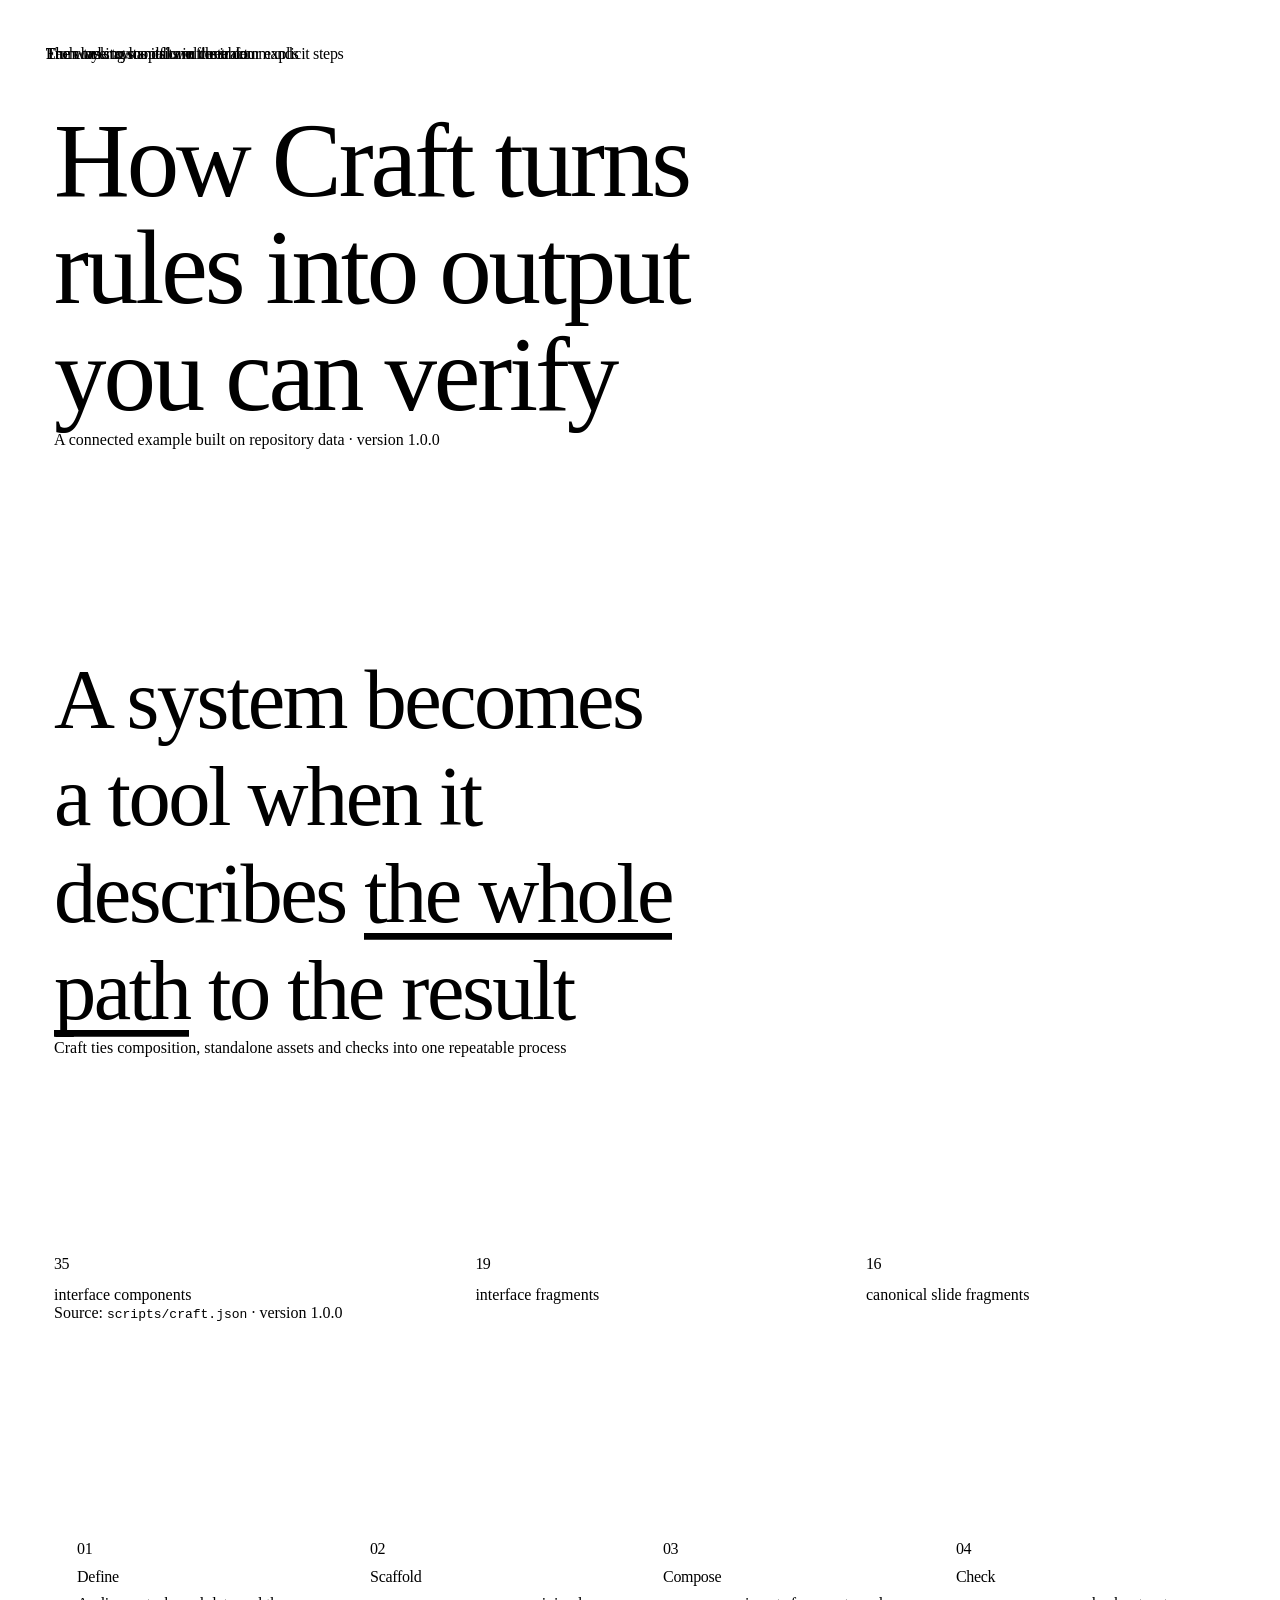
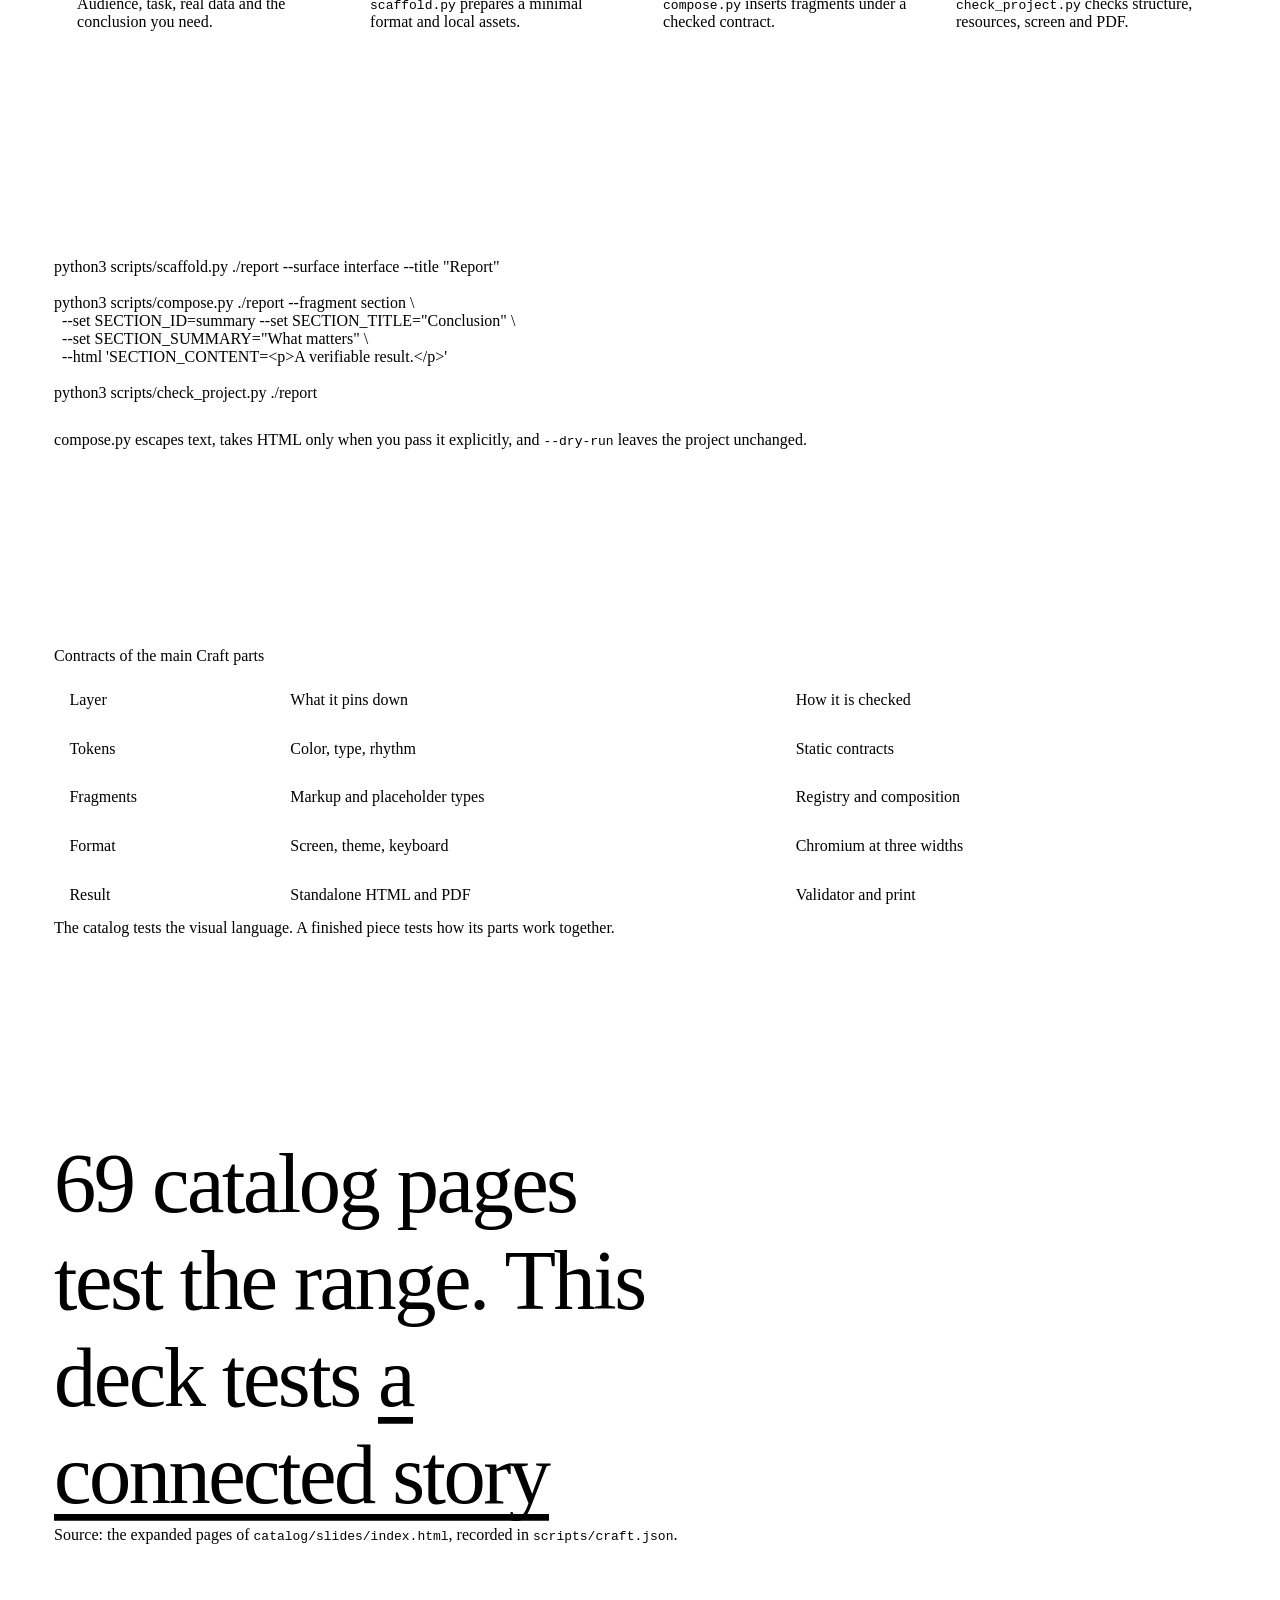
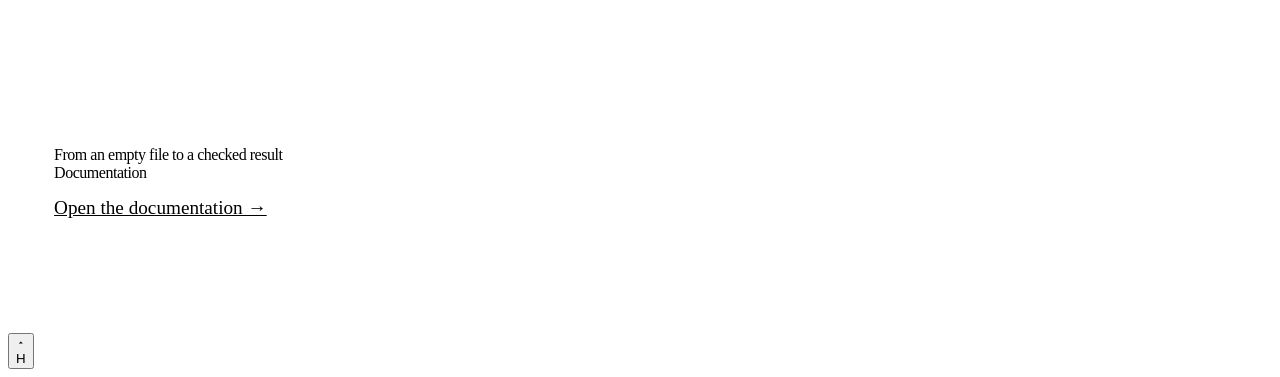
==== catalog/slides/case-study.html @ 83a77cb1 "Give every talk deck its own theme and close it with Harold - scaffold.py adds an empty deck-theme.c" ====
<!doctype html>
<html lang="en" data-motion="show">
<head>
<meta charset="utf-8">
<meta name="viewport" content="width=device-width, initial-scale=1">
<title>Craft · A connected mini deck</title>
<link rel="icon" href="../../assets/shared/favicon-slides.svg" type="image/svg+xml">
<link rel="stylesheet" href="../../assets/shared/tokens.css?v=1.0.0">
<link rel="stylesheet" href="../../assets/slides/base.css?v=1.0.0">
<link rel="stylesheet" href="../../assets/slides/theme.css?v=1.0.0">
</head>
<body>
<div class="deck">
<div class="slides">

  <section class="slide s-title-card surface-accent" data-slide-layout="title" data-case-study="craft-overview" data-key="title">
    <div class="pad">
      <h1 class="type-hero">How Craft turns rules into output you can&nbsp;verify</h1>
      <p class="type-note">A connected example built on repository data · version 1.0.0</p>
    </div>
    <p class="slide-number"></p>
  </section>

  <section class="slide s-statement" data-slide-layout="statement" data-key="thesis">
    <div class="pad">
      <h2 class="type-hero">A system becomes a tool when it describes <u>the whole path</u> to the result</h2>
      <p class="type-note">Craft ties composition, standalone assets and checks into one repeatable process</p>
    </div>
    <p class="slide-number"></p>
  </section>

  <section class="slide" data-slide-layout="metrics" data-key="metrics">
    <div class="pad">
      <p class="slide-title">The core stays small and testable</p>
      <div class="scoreboard">
        <div><div><div class="v type-metric" data-count>35</div><div class="k">interface components</div></div></div>
        <div><div><div class="v type-metric" data-count>19</div><div class="k">interface fragments</div></div></div>
        <div><div><div class="v type-metric" data-count>16</div><div class="k">canonical slide fragments</div></div></div>
      </div>
      <p class="type-note">Source: <code>scripts/craft.json</code> · version 1.0.0</p>
    </div>
    <p class="slide-number"></p>
  </section>

  <section class="slide" data-slide-layout="steps" data-key="workflow">
    <div class="pad">
      <p class="slide-title">From task to standalone file in four explicit steps</p>
      <div class="steps">
        <div><div class="n">01</div><h3>Define</h3><p>Audience, task, real data and the conclusion you need.</p></div>
        <div><div class="n">02</div><h3>Scaffold</h3><p><code>scaffold.py</code> prepares a minimal format and local assets.</p></div>
        <div><div class="n">03</div><h3>Compose</h3><p><code>compose.py</code> inserts fragments under a checked contract.</p></div>
        <div><div class="n">04</div><h3>Check</h3><p><code>check_project.py</code> checks structure, resources, screen and PDF.</p></div>
      </div>
    </div>
    <p class="slide-number"></p>
  </section>

  <section class="slide" data-slide-layout="code" data-key="compose">
    <div class="pad">
      <p class="slide-title">The working loop fits in three commands</p>
      <pre class="code" data-language="bash"><code>python3 scripts/scaffold.py ./report --surface interface --title "Report"

python3 scripts/compose.py ./report --fragment section \
  --set SECTION_ID=summary --set SECTION_TITLE="Conclusion" \
  --set SECTION_SUMMARY="What matters" \
  --html 'SECTION_CONTENT=&lt;p&gt;A verifiable result.&lt;/p&gt;'

python3 scripts/check_project.py ./report</code></pre>
      <p class="type-note">compose.py escapes text, takes HTML only when you pass it explicitly, and <code>--dry-run</code> leaves the project unchanged.</p>
    </div>
    <p class="slide-number"></p>
  </section>

  <section class="slide" data-slide-layout="table" data-key="checks">
    <div class="pad">
      <p class="slide-title" id="case-contract-title">Each layer owns its own contract</p>
      <table class="data-table" aria-labelledby="case-contract-title case-contract-caption">
        <caption id="case-contract-caption">Contracts of the main Craft parts</caption>
        <thead><tr><th>Layer</th><th>What it pins down</th><th>How it is checked</th></tr></thead>
        <tbody>
          <tr><td>Tokens</td><td>Color, type, rhythm</td><td>Static contracts</td></tr>
          <tr><td>Fragments</td><td>Markup and placeholder types</td><td>Registry and composition</td></tr>
          <tr><td>Format</td><td>Screen, theme, keyboard</td><td>Chromium at three widths</td></tr>
          <tr data-total><td>Result</td><td>Standalone HTML and PDF</td><td>Validator and print</td></tr>
        </tbody>
      </table>
      <p class="type-note">The catalog tests the visual language. A finished piece tests how its parts work together.</p>
    </div>
    <p class="slide-number"></p>
  </section>

  <section class="slide s-statement surface-accent" data-slide-layout="statement" data-key="decision">
    <div class="pad">
      <h2 class="type-hero">69 catalog pages test the range. This deck tests <u>a connected story</u></h2>
      <p class="type-note">Source: the expanded pages of <code>catalog/slides/index.html</code>, recorded in <code>scripts/craft.json</code>.</p>
    </div>
    <p class="slide-number"></p>
  </section>

  <section class="slide s-end" data-slide-layout="end" data-key="end">
    <div class="pad">
      <h2 class="type-hero">From an empty file to a checked result</h2>
      <p class="handle">Documentation</p>
      <p><a class="where" href="../../README.md">Open the documentation →</a></p>
    </div>
    <p class="slide-number"></p>
  </section>

</div>
</div>

<div class="help-panel" role="toolbar" aria-label="Presentation controls" aria-hidden="true" hidden>
  <div class="help-actions">
    <button type="button" data-deck-action="grid" aria-label="Slide overview"><svg viewBox="0 0 24 24" aria-hidden="true"><rect x="4" y="4" width="6" height="6"/><rect x="14" y="4" width="6" height="6"/><rect x="4" y="14" width="6" height="6"/><rect x="14" y="14" width="6" height="6"/></svg><span class="shortcut-key" aria-hidden="true">G</span></button>
    <button class="help-strip" type="button" data-deck-action="strip" aria-label="Strip view"><svg viewBox="0 0 24 24" aria-hidden="true"><rect x="4" y="4" width="16" height="4"/><rect x="4" y="10" width="16" height="4"/><rect x="4" y="16" width="16" height="4"/></svg><span class="shortcut-key" aria-hidden="true">L</span></button>
    <button type="button" data-deck-action="fullscreen" aria-label="Full screen"><svg viewBox="0 0 24 24" aria-hidden="true"><path d="M9 4H4v5M15 4h5v5M9 20H4v-5M15 20h5v-5"/></svg><span class="shortcut-key" aria-hidden="true">F</span></button>
    <button class="help-motion" type="button" data-deck-action="motion" aria-label="Stop motion" aria-pressed="false"><svg class="motion-icon-pause" viewBox="0 0 24 24" aria-hidden="true"><path d="M9 5v14M15 5v14"/></svg><svg class="motion-icon-play" viewBox="0 0 24 24" aria-hidden="true"><path d="M8 5v14l11-7Z"/></svg><span class="shortcut-key" aria-hidden="true">M</span></button>
    <button class="help-theme" type="button" data-deck-action="theme" aria-label="Switch to light theme" aria-pressed="false"><svg class="theme-icon-sun" viewBox="0 0 24 24" aria-hidden="true"><circle cx="12" cy="12" r="3.5"/><path d="M12 2v2M12 20v2M2 12h2M20 12h2M4.9 4.9l1.4 1.4M17.7 17.7l1.4 1.4M19.1 4.9l-1.4 1.4M6.3 17.7l-1.4 1.4"/></svg><svg class="theme-icon-moon" viewBox="0 0 24 24" aria-hidden="true"><path d="M20 15.2A8 8 0 0 1 8.8 4 8 8 0 1 0 20 15.2Z"/></svg><span class="shortcut-key" aria-hidden="true">T</span></button>
  </div>
  <div class="help-nav" aria-label="Slide navigation">
    <button type="button" data-deck-go="-1" aria-label="Previous slide"><svg viewBox="0 0 24 24" aria-hidden="true"><path d="M14.5 5 7.5 12l7 7"/></svg></button>
    <label class="help-page"><input class="help-page-input" type="text" inputmode="numeric" pattern="[0-9]*" aria-label="Go to page"><span class="help-page-total" aria-hidden="true"></span></label>
    <button type="button" data-deck-go="1" aria-label="Next slide"><svg viewBox="0 0 24 24" aria-hidden="true"><path d="m9.5 5 7 7-7 7"/></svg></button>
  </div>
  <button class="help-close" type="button" data-deck-action="hide-help" aria-label="Hide controls"><svg viewBox="0 0 24 24" aria-hidden="true"><path d="m6 6 12 12M18 6 6 18"/></svg><span class="shortcut-key" aria-hidden="true">H</span></button>
</div>
<div class="help-reveal-zone"><button class="help-reveal" type="button" aria-label="Show controls"><svg viewBox="0 0 24 24" aria-hidden="true"><path d="m7 14 5-5 5 5M5 19h14"/></svg><span class="shortcut-key" aria-hidden="true">H</span></button></div>

<script src="../../assets/slides/vendor/highlight.min.js?v=1.0.0"></script>
<script src="../../assets/slides/code-highlight.js?v=1.0.0"></script>
<script src="../../assets/slides/deck.js?v=1.0.0"></script>
<script src="../../assets/slides/media.js?v=1.0.0"></script>
</body>
</html>
---- assets/slides/theme.css ----
/* ============================================================
   CRAFT · SLIDES

   Tokens and freely combinable building blocks come first, then
   recipes for specific slides. Copy, mix and rewrite the recipes.
   This is a gallery of solutions, not a closed builder.

   Craft tokens set the palette. Geologica is for headings
   and numbers, Onest for body text, mono only inside code.
   No all-caps text and no decorative motion.
   ============================================================ */

:root {
  /* Slides use the same semantic roles as interfaces. The text accent is
     for reading, the mark draws lines and dots, the fill carries white text. */
  --bg: var(--craft-bg);
  --surface: var(--craft-surface);
  --surface-muted: var(--craft-surface-muted);
  --surface-sunken: var(--craft-sunken);
  --line: var(--craft-line);
  --line-strong: var(--craft-line-strong);
  --text: var(--craft-text);
  --muted: var(--craft-muted);
  --accent: var(--craft-accent);
  --accent-mark: var(--craft-accent-mark);
  --accent-fill: var(--craft-accent-fill);
  --on-accent: var(--craft-on-accent);
  --on-accent-muted: var(--craft-on-accent-muted);
  --on-accent-line: var(--craft-on-accent-line);
  --code-text: var(--craft-code-text);
  /* Data series. Apart from the brand red, saturated color appears only
     in data. The series order is fixed and does not shuffle from slide
     to slide, otherwise the same part changes color between charts. */
  --data-blue: var(--craft-data-blue);
  --data-amber: var(--craft-data-amber);
  --data-green: var(--craft-data-green);
  --selection: var(--craft-selection);

  /* Block border: bright for an image, quiet for a diagram and rules. */
  --edge-strong: var(--text);
  --edge: var(--muted);

  --stage-pad: 0px;
  --font-display: var(--craft-font-display);
  --font-text: var(--craft-font-text);
  --font-mono: var(--craft-font-mono);
  --pad-x: 3.6cqw;
  --pad-y: 5cqh;
}

.slide {
  font-family: var(--font-text); color: var(--text);
  /* Fallback values for rules. See .pad, where the same tokens are
     set in fractions of the slide. */
  --rule: 1px;
  --rule-strong: 3px;
  --chart-bar: 3.2cqh;
  --chart-gap: 3.4cqh;
  /* Share series. Color tells the parts of one whole apart, and the color
     order is fixed. Red is not in the series. It stays the accent and
     goes to the part the talk is about. The remainder gets a neutral
     tone wherever it sits in the series. */
  --chart-series-1: var(--data-blue);
  --chart-series-2: var(--data-amber);
  --chart-series-3: var(--data-green);
  /* The remainder is the quietest in the series. It is not a separate part
     of the story, it is everything the talk does not cover. In white it
     would compete with the accent. */
  --chart-series-4: var(--chart-rest);
  --chart-rest: color-mix(in srgb, var(--text) 45%, var(--bg));
  /* The change chart bar is not part of the series. It shows the path of
     one value, not a separate data series. */
  --chart-band: color-mix(in srgb, var(--text) 38%, var(--bg));
}
.pad {
  padding: calc(var(--pad-y) + 6cqh) var(--pad-x);
  justify-content: center; gap: 3cqh;

  /* Rules are set in fractions of the slide, not in pixels. In the overview
     a tile is five or six times smaller than the frame, and a line must
     thin out with it, otherwise it looks that many times heavier than
     intended. A line cannot be thinner than a pixel, so the floor is 1px.
     On a tile every rule converges to it and looks even, with no jumps
     in thickness. During the talk the values go back to the usual 1px
     and 3px. Here cqw resolves against .slide, the slide container.
     On a slide wider than 1600px the fraction is not a whole pixel, and
     the browser draws such a line wider or narrower depending on where it
     falls, while borders round down. Rounding down to whole pixels keeps
     every line as thick as a box border. */
  --rule: max(1px, round(down, .0625cqw, 1px));
  --rule-strong: max(1px, round(down, .1875cqw, 1px));
}

/* ============================================================
   BUILDING BLOCKS

   They set the visual language but do not dictate composition.
   Change local values through custom properties right on a
   specific slide: --gap, --columns, --column-ratio.
   ============================================================ */

/* surfaces */
.surface-accent { background: var(--accent-fill); color: var(--on-accent); }
/* On a bright fill, neutrals come only from white with transparency. */
.surface-accent,
.comparison-side.is-after,
.flow-node--accent,
.data-table tr[data-total] {
  --text: var(--on-accent);
  --muted: var(--on-accent-muted);
  --line: var(--on-accent-line);
  --accent: var(--on-accent);
  --accent-mark: var(--on-accent);
  /* The border inside a fill is white too. --edge is built from --muted in
     :root and does not know the surroundings changed. */
  --edge: var(--on-accent-muted);
  --edge-strong: var(--on-accent);
  /* There is nothing to tint red on red, so on a fill the selection is white. */
  --selection: var(--craft-selection-on-accent);
}
/* A panel is allowed only inside a composition, not as a third page background. */
.surface-panel  { background: var(--surface); color: var(--text); }
.surface-code   { background: var(--surface-sunken); color: var(--text); }

/* composition */
.stack {
  display: flex;
  flex-direction: column;
  gap: var(--gap, 2.4cqh);
}
/* Standard explanation block: a local heading and a short note.
   Combine it with columns, frame, charts and other building blocks. */
.content-block {
  display: grid;
  align-content: center;
  gap: var(--gap, 1.4cqh);
  max-width: var(--content-block-width, 32ch);
}
.cluster {
  display: flex;
  flex-wrap: wrap;
  align-items: baseline;
  gap: var(--gap, 1.4cqw);
}
.columns {
  display: grid;
  grid-template-columns: var(--column-ratio, repeat(var(--columns, 2), minmax(0, 1fr)));
  gap: var(--gap, 3cqw);
}
/* Main material and the extra information on the right use one
   proportion, whatever the type of the main content. */
.content-aside {
  --content-block-width: none;
  grid-template-columns: minmax(0, .9fr) minmax(0, 1.1fr);
  gap: 3cqw;
}
/* A main block with labels at its right edge needs a wider gap, so the
   labels do not run into the explanation in the next column. */
.content-aside--separated { gap: 6cqw; }
.place-center { justify-content: center; }
.place-fill { flex: 1; min-height: 0; }
.bleed-x {
  margin-inline: calc(-1 * var(--pad-x));
  padding-inline: var(--pad-x);
}

/* image without its own composition */
.media-cover { width: 100%; height: 100%; object-fit: cover; display: block; }
/* A contained image narrower than the column starts at the left edge
   of the text area, not at some random center. */
.media-contain { width: 100%; height: 100%; object-fit: contain; object-position: 0 50%; display: block; }

/* List row: a thin line on top, --row-pad sets the density.
   Both deck lists build on this base. Only the marker tells them apart. */
.plain-list, .bullets, .chart-keys { list-style: none; margin: 0; padding: 0; display: grid; }
.plain-list > li, .bullets > li, .chart-keys > li {
  padding: var(--row-pad, 2.6cqh) 0;
  border-top: var(--rule) solid var(--line);
}
.plain-list > li:first-child, .bullets > li:first-child, .chart-keys > li:first-child { border-top: 0; }
/* Density follows the real number of items. The font size does not change. */
.plain-list:has(> li:nth-child(4)), .bullets:has(> li:nth-child(4)), .chart-keys:has(> li:nth-child(4)) { --row-pad: 1.7cqh; }
.plain-list:has(> li:nth-child(6)), .bullets:has(> li:nth-child(6)), .chart-keys:has(> li:nth-child(6)) { --row-pad: 1cqh; }

/* Unordered list: a filled accent circle sits right before the text.
   There is no separate column and no vertical divider. */
.plain-list {
  --marker-size: .72cqw;
  --marker-gap: 1.2cqw;
}
.plain-list > li {
  display: grid;
  grid-template-columns: var(--marker-size) 1fr;
  column-gap: var(--marker-gap);
  align-items: center;
}
.plain-list > li::before {
  content: "";
  width: var(--marker-size); height: var(--marker-size);
  border-radius: 50%;
  background: var(--accent-mark);
}


/* Vector diagonal lanes. The lines extend past the viewBox, so the
   pattern covers the slide edge to edge with no gaps. */
.lanes {
  position: absolute;
  inset: 0;
  width: 100%;
  height: 100%;
  pointer-events: none;
  overflow: hidden;
}
.lanes path {
  fill: none;
  stroke: currentColor;
  stroke-width: 48;
  opacity: .09;
}

/* --- service elements: slide title at the top left, number at the bottom right.
   Both always sit in the same place. The title is optional. --- */
.slide-title, .slide-number {
  position: absolute;
  margin: 0; pointer-events: none;
}
.slide-title, .comparison-title {
  left: var(--pad-x); top: var(--pad-y);
  font: 600 2.4cqw/1.12 var(--font-display);
  letter-spacing: -.02em;
  max-width: 70cqw;
}
/* the number works like a jersey number: large, but the same on every slide */
.slide-number {
  right: var(--pad-x); bottom: var(--pad-y);
  font: 700 2.9cqw/1 var(--font-display); letter-spacing: -.03em;
  opacity: .92;
}
.slide-number span {
  font: 500 .5em/1 var(--font-text); letter-spacing: .04em;
  opacity: .72; margin-left: .4em;
}

/* --- typography --- */
.type-hero {
  font: 700 7.2cqw/1.04 var(--font-display);
  letter-spacing: -.03em; margin: 0;
}
.type-title {
  font: 700 3.9cqw/1.08 var(--font-display);
  letter-spacing: -.025em; margin: 0;
}
.type-heading { font: 600 2.1cqw/1.25 var(--font-display); letter-spacing: -.02em; margin: 0; }
.type-lede { font: 400 2.35cqw/1.46 var(--font-text); margin: 0; max-width: 36ch; }
.type-note { font: 400 1.6cqw/1.5 var(--font-text); margin: 0; color: var(--muted); }
.type-metric, .comparison-value {
  font: 700 var(--metric-size, 6.6cqw)/1 var(--font-display);
  letter-spacing: -.04em;
}
/* On dark, secondary text is gray. On bright, it is white with transparency. */
.surface-accent .type-note, .surface-panel .type-note { line-height: 1.56; }
/* Quiet text on a fill uses the ready-made role, not transparency over
   white. At .6 a label on red dropped below 3:1. */
.surface-accent .type-note { color: var(--on-accent-muted); }
.surface-panel .type-note { color: var(--muted); }
/* The number sits in the bottom right corner and takes the color of the
   fill under it, on an accent slide and on the revealed "After" half. */
.surface-accent .slide-title, .surface-accent .slide-number,
.slide:has(.comparison-side.is-after:not(.frag:not([data-shown]))) .slide-number { color: var(--on-accent); }
.surface-accent .slide-number,
.slide:has(.comparison-side.is-after:not(.frag:not([data-shown]))) .slide-number { opacity: 1; }
.surface-accent .slide-number span,
.slide:has(.comparison-side.is-after:not(.frag:not([data-shown]))) .slide-number span { opacity: 1; color: var(--on-accent-muted); }
/* Short label inside a block: a timestamp, a comparison side, a chart
   category, a note on a metric. One role, one font size. */
.timeline-key, .comparison-label, .scoreboard .k,
.chart-row > span, .column > span, .line-scale > span, .line-key,
.chart-keys > li > span, .range-row > span, .data-table caption {
  color: var(--muted);
  font: 500 1.5cqw/1.4 var(--font-text);
  margin: 0;
}

/* --- 01 cover --- */
.s-cover .type-hero, .s-title-card .type-hero {
  font-size: 8.2cqw; line-height: 1.02; max-width: 13ch; text-wrap: balance;
}
/* the author pairs with the number: same edge, same baseline, same font size */
.byline {
  position: absolute; left: var(--pad-x); bottom: var(--pad-y);
  font: 700 2.9cqw/1 var(--font-display);
  letter-spacing: -.03em; margin: 0;
}
/* An optional event follows the author, quieter, after a dot. An empty
   event leaves no dot behind. */
.byline__event { font-weight: 500; color: var(--muted); }
.surface-accent .byline__event { color: var(--on-accent-muted); }
.byline__event:not(:empty)::before {
  content: ""; display: inline-block; width: .26em; height: .26em; border-radius: 50%;
  background: currentColor; vertical-align: .13em; margin: 0 .35em 0 .3em;
}
/* the cover needs no number, there is nothing to count from */
.s-cover .slide-number { display: none; }

/* --- 02 section --- */
.s-section .lanes path {
  stroke: var(--surface-muted);
  opacity: 1;
}
.s-section .pad { justify-content: center; gap: 1.5cqh; }
/* The right edge of the digit sits on the same margin as the page number. */
.s-section .jersey {
  position: absolute; right: var(--pad-x); top: 50%; transform: translateY(-50%);
  font: 700 30cqw/.78 var(--font-display); letter-spacing: -.04em; color: var(--text);
}
/* A two-digit number takes the right half of the stage, the title stays to the left. */
.s-section .type-hero { position: relative; font-size: 6.4cqw; max-width: 52cqw; }

/* --- 04 agenda: a list of sections, nothing else --- */

/* --- 04 statement --- */
.s-statement .pad { justify-content: center; gap: 7cqh; }
.s-statement .type-hero { font-size: 6.6cqw; max-width: 15ch; }
.s-statement u { text-decoration: none; background: linear-gradient(currentColor, currentColor) 0 100% / 100% .08em no-repeat; box-decoration-break: clone; }

/* --- 05 list: the number sits in its own column behind a vertical line --- */
.bullets > li {
  position: relative;
  display: grid; grid-template-columns: 7cqw 1fr; gap: 0; align-items: stretch;
}
.bullets li > div { padding-left: 2cqw; }
.bullets li::after {
  content: "";
  position: absolute; left: 7cqw; inset-block: 0;
  border-left: var(--rule) solid var(--line);
}
.bullets li::before {
  content: attr(data-n);
  text-align: center;
  font: 700 3.1cqw/1 var(--font-display); letter-spacing: -.03em; color: var(--accent);
}
.bullets li h3 { font: 600 2.25cqw/1.25 var(--font-display); letter-spacing: -.02em; margin: 0 0 .7cqh; }
.bullets li small { font: 400 1.6cqw/1.5 var(--font-text); opacity: .85; }
/* --- 06 comparison: "After" appears on the right as the next page --- */
.comparison-split {
  position: absolute; inset: 0;
  display: grid; grid-template-columns: 1fr 1fr;
}
.comparison-side {
  position: relative;
  padding: calc(var(--pad-y) + 6cqh) var(--pad-x) var(--pad-y);
  display: flex; flex-direction: column; justify-content: center;
}
.comparison-side.is-before { background: var(--surface); }
.comparison-side.is-after { background: var(--accent-fill); color: var(--on-accent); }
.comparison-title { position: absolute; margin: 0; }
.comparison-body { display: grid; gap: 1.8cqh; align-content: center; }
/* A number in half a slide is the same .type-metric, only more compact. */
.comparison-value { --metric-size: 5.8cqw; margin: 0; }
/* In half a slide the rows are more compact. */
.comparison-points {
  --row-pad: 1.1cqh;
  --marker-size: .48cqw;
  --marker-gap: .9cqw;
  margin: 1cqh 0 0;
  font: 400 1.8cqw/1.4 var(--font-text);
}
.is-after .comparison-label { opacity: 1; }

/* --- 07 quote --- */
.s-quote .pad { justify-content: center; }
.s-quote figure { margin: 0; display: grid; gap: 3.4cqh; }
.s-quote blockquote {
  margin: 0; font: 600 4.6cqw/1.18 var(--font-display); letter-spacing: -.025em; max-width: 22ch;
}
.s-quote figcaption { font: 400 1.7cqw/1.46 var(--font-text); opacity: .85; }
.s-quote figcaption b { display: block; font-weight: 600; opacity: 1; }

/* --- 08 scoreboard: the same columns as the steps, split by a thin line --- */
.scoreboard {
  display: grid; grid-template-columns: repeat(3, 1fr); flex: 1;
  align-content: center;
}
.scoreboard > div { display: grid; }
/* The divider belongs to the metric, not to the empty column. Until the
   metric is revealed, there is no line in its place. The metric stretches
   to the full row height, so every divider has the same length. */
.scoreboard > div > * { display: grid; gap: 1.4cqh; align-content: start; padding-right: 2.4cqw; }
.scoreboard > div:not(:first-child) > * {
  padding-left: 2.4cqw;
  border-left: var(--rule) solid var(--line);
}
.scoreboard .v { color: var(--accent); }

/* --- 09 code --- */
/* A local Highlight.js colors the syntax. The monospace font appears only here. */
.code {
  background: transparent; color: var(--code-text);
  margin: 0; padding: 3.2cqh 0; overflow: hidden;
  font: 400 1.7cqw/1.65 var(--font-mono);
  tab-size: 4;
}
.code code { display: block; font: inherit; }
.code-line {
  position: relative;
  display: block;
  min-height: 1.65em;
  padding: 0;
  white-space: pre;
}
.code:has(.code-line.is-highlighted) .code-line:not(.is-highlighted) {
  opacity: .18;
}

/* The accent palette separates keywords, values and numbers.
   It has to read from a projector instead of blending into a monochrome listing. */
.code .hljs-comment,
.code .hljs-quote,
.code .hljs-meta { color: var(--muted); }
.code .hljs-keyword,
.code .hljs-selector-tag,
.code .hljs-name,
.code .hljs-literal,
.code .hljs-type { color: var(--accent); font-weight: 650; }
.code .hljs-string,
.code .hljs-regexp,
.code .hljs-template-tag,
.code .hljs-template-variable { color: var(--craft-code-gold); }
.code .hljs-number,
.code .hljs-symbol,
.code .hljs-bullet { color: var(--craft-code-blue); }
.code .hljs-title,
.code .hljs-title.function_,
.code .hljs-title.class_ { color: var(--text); font-weight: 650; }
.code .hljs-built_in,
.code .hljs-attr,
.code .hljs-attribute { color: var(--craft-code-gold); }
.code .hljs-variable,
.code .hljs-params,
.code .hljs-tag,
.code .hljs-punctuation { color: var(--code-text); }

/* --- 10 figure --- */
.figure { align-items: center; }
/* In the media template the image starts right below the standard
   title and takes all the remaining usable height. */
.s-figure .figure { align-items: stretch; }
.s-figure .frame { aspect-ratio: auto; }

.frame, .photo {
  border: var(--rule) solid var(--edge-strong);
  position: relative;
  display: grid;
}
.frame { aspect-ratio: 16/10; }
/* A frame is never wider than its picture. When it holds a contained
   image or video, the frame's slot becomes a container and the media
   draws the border itself. The media fits the slot by its own proportions
   and sits in the top left corner. media.js sets --media-ratio from the
   file's natural size. */
.frame:has(> .media-contain) {
  container-type: size;
  border-color: transparent;
}
.frame > .media-contain {
  width: min(100cqw, 100cqh * var(--media-ratio, 1.6));
  height: min(100cqh, 100cqw / var(--media-ratio, 1.6));
  place-self: start;
  border: var(--rule) solid var(--edge-strong);
}
/* Until the image is there, the block shows the space it will take.
   The same block works inside .frame, .photo and .shot. */
.placeholder {
  position: absolute;
  inset: var(--placeholder-inset, 1.4cqh);
  border: var(--rule) dashed var(--line);
  display: grid;
  place-items: center;
  font: 400 1.5cqw/1 var(--font-text);
  color: var(--muted);
}
.figure .content-block { --gap: 1.4cqh; min-height: 0; }

/* --- 11 results table --- */
.data-table { border-collapse: collapse; width: 100%; font: 500 2cqw/1.28 var(--font-text); }
.data-table th, .data-table td { text-align: left; padding: 1.7cqh 1.2cqw; }
.data-table th {
  font: inherit;
  color: var(--muted);
  border-bottom: var(--rule-strong) solid var(--text);
}
.data-table tbody tr { border-bottom: var(--rule) solid var(--line); }
/* The table caption sits above it on the left, like chart labels.
   By default the browser centers it across the full width. */
.data-table caption { caption-side: top; text-align: left; padding-bottom: 1.2cqh; }
.data-table .num {
  font-family: var(--font-text);
  text-align: right;
}
.data-table tr[data-total] { background: var(--accent-fill); color: var(--on-accent); }

/* --- 12 steps --- */
.steps { display: grid; grid-template-columns: repeat(4, 1fr); flex: 1; align-content: center; }
/* The top rule is a background strip on the border box, so it can draw
   from the left. The transparent border keeps the geometry. */
.steps > div {
  --step-rule: var(--line);
  padding: 0 1.8cqw; display: grid; gap: 1.1cqh; align-content: start; padding-top: 2cqh;
  border-top: var(--rule-strong) solid transparent;
  background: linear-gradient(var(--step-rule), var(--step-rule)) 0 0 / 100% var(--rule-strong) no-repeat border-box;
}
/* The last revealed element is the current step. */
/* Only in step-by-step mode. In the final frame for review and its PDF
   the last step is not "current", and a red line would mean nothing. */
.deck[data-reveal-mode="steps"] .steps > .frag[data-shown]:not(:has(~ .frag[data-shown])) {
  --step-rule: var(--accent);
}
.steps .n {
  font: 700 2.5cqw/1 var(--font-display); letter-spacing: -.03em; color: var(--accent);
}
/* The column heading and note look the same for steps and for timeline events. */
.steps h3, .timeline h3 { font: 600 1.8cqw/1.25 var(--font-display); letter-spacing: -.02em; margin: 0; }
.steps p, .timeline p { font: 400 1.55cqw/1.5 var(--font-text); color: var(--muted); margin: 0; }

/* --- chart: label and value sit above the track, the finding sits at the chart center --- */
.chart-layout {
  min-height: 0;
  display: grid;
  align-content: center;
  align-items: center;
}
.bar-chart { display: grid; gap: var(--chart-gap); }
.chart-row {
  display: grid;
  grid-template-columns: minmax(0, 1fr) auto;
  align-items: baseline;
  row-gap: 1.2cqh;
  column-gap: 1.2cqw;
}
/* The value labels the row in every chart form: one font size, one
   alignment edge, tabular digits. */
.chart-row > strong, .chart-keys > li > strong, .range-row > strong {
  color: var(--text);
  font: 650 1.9cqw/1 var(--font-display);
  font-variant-numeric: tabular-nums;
  text-align: right;
}
/* The horizontal bar track is set in fractions of the slide height. A vertical
   column uses the same measure, so neighboring slides keep one rhythm.
   The data fill is the mark (--accent-mark), the label is the readable
   text red (--accent). The darker text tone looked brown inside the bar. */
.chart-track { grid-column: 1 / -1; height: var(--chart-bar); background: var(--surface); overflow: hidden; }
.chart-track i { display: block; width: var(--value); height: 100%; background: var(--text); }
.chart-row.is-focus > span, .chart-row.is-focus > strong { color: var(--accent); }
.chart-row.is-focus .chart-track i { background: var(--accent-mark); }

/* --- plot area with axes: shared by the column chart and the line chart ---
   A two-dimensional chart has both axes and a scale. The value axis is a
   vertical line on the left, the period axis is the baseline at the bottom,
   both in --line-strong. Quiet grid lines cross the plot area at every
   scale tick, so the number on the left can be matched to a column or a
   point on the line. There are always five ticks, from zero to the top of
   the plot area, so the lines sit at 0, 25, 50, 75 and 100% of the height.
   The grid is the plot background. It does not take part in the growth
   animation and does not move on reveal. */
.column-track, .line-plot {
  --chart-grid: linear-gradient(var(--line) 0 0);
  --chart-axis: linear-gradient(var(--line-strong) 0 0);
  background:
    var(--chart-axis) 0 100% / 100% var(--rule) no-repeat,
    var(--chart-grid) 0 0 / 100% var(--rule) no-repeat,
    var(--chart-grid) 0 25% / 100% var(--rule) no-repeat,
    var(--chart-grid) 0 50% / 100% var(--rule) no-repeat,
    var(--chart-grid) 0 75% / 100% var(--rule) no-repeat;
}
/* Scale labels sit centered on their lines. The column shares the grid
   row with the plot area and extends half a line above and below it, so
   the outer ticks land exactly on the top and bottom of the plot area. */
.chart-y-axis {
  display: flex;
  flex-direction: column;
  justify-content: space-between;
  align-items: flex-end;
  margin-block: -.7em;
  color: var(--muted);
  font: 500 1.5cqw/1.4 var(--font-text);
  font-variant-numeric: tabular-nums;
}
.chart-y-axis > span { display: block; }
/* The top tick sticks out half a line above the plot area and comes close
   to the slide title, so a chart with a scale needs a gap below the title. */
.column-chart:has(> .chart-y-axis), .line-chart:has(> .chart-y-axis) { padding-block-start: 1cqh; }

/* --- column chart: the same value, but over periods --- */
/* Periods run left to right, so the columns stand instead of lying down
   and the time order reads by itself. Labels at the bottom are short. For
   long names use the horizontal .bar-chart.

   The chart takes the full width of the plot area. Periods split it
   evenly, and each column sits at the center of its share. There are no
   gaps between shares, so the grid lines run across the whole area without
   breaks. Column thickness comes from the same measure as the horizontal
   bar track.

   All three rows, value, plot area and period, are shared by every column
   through subgrid, so the chart has one baseline for all of them. */
.column-chart {
  --column-bar: calc(var(--chart-bar) * 2);
  min-height: 0;
  display: grid;
  grid-template-rows: auto minmax(0, 1fr) auto;
  grid-auto-flow: column;
  grid-auto-columns: minmax(0, 1fr);
  column-gap: 0;
  /* The chart sets the row gap, and the columns inherit it through
     subgrid. A column's own gap would shrink its plot area inside the row
     by half a gap at the top and bottom, and the scale ticks, which sit
     in the full row, would drift away from the grid lines. */
  row-gap: 1.2cqh;
}
/* Only a chart that has an axis gets a column for it. Otherwise the first
   column would land in that grid column and get a content-based width.
   The axis shares a row with the plot area, not with the whole chart, so
   the ticks line up with zero and the top of the plot area, not with the
   period label. */
.column-chart:has(> .chart-y-axis) { grid-template-columns: auto; }
.column-chart > .chart-y-axis { grid-row: 2; padding-inline-end: 1.2cqw; }
.column {
  min-width: 0;
  grid-row: span 3;
  display: grid;
  /* The column is a grid inside too, and its single track has to be tied
     to the cell width. Otherwise a period label would stretch the cell,
     and the shares would end up with different widths. */
  grid-template-columns: minmax(0, 1fr);
  grid-template-rows: subgrid;
}
.column > strong {
  grid-row: 1;
  justify-self: center;
  width: max-content;
  color: var(--text);
  font: 650 1.9cqw/1 var(--font-display);
  font-variant-numeric: tabular-nums;
}
.column > span {
  grid-row: 3;
  justify-self: center;
  width: max-content;
}
/* The column grows from the bottom, so it is a flex container aligned to
   the end. The height share resolves against the plot area, and the grid
   row sets that height. */
.column-track {
  grid-row: 2;
  overflow: hidden;
  display: flex;
  flex-direction: column;
  justify-content: flex-end;
  align-items: center;
}
/* The value axis is the left edge of the first plot area. */
.column-chart > .chart-y-axis + .column > .column-track {
  background:
    var(--chart-axis) 0 0 / var(--rule) 100% no-repeat,
    var(--chart-axis) 0 100% / 100% var(--rule) no-repeat,
    var(--chart-grid) 0 0 / 100% var(--rule) no-repeat,
    var(--chart-grid) 0 25% / 100% var(--rule) no-repeat,
    var(--chart-grid) 0 50% / 100% var(--rule) no-repeat,
    var(--chart-grid) 0 75% / 100% var(--rule) no-repeat;
}
.column-track i { display: block; flex: none; width: var(--column-bar); height: var(--value); background: var(--text); }
.column.is-focus > span, .column.is-focus > strong { color: var(--accent); }
.column.is-focus .column-track i { background: var(--accent-mark); }

/* Period structure: one column split into parts of one whole. The parts
   go top to bottom in markup order, and a background strip inside each
   part separates them. The shares add up to exactly one hundred percent,
   and the gaps do not shift them. A structured column is thicker than a
   single one. People compare its parts, and thin lower shares turned
   into slivers. */
.column-chart--stacked { --column-bar: calc(var(--chart-bar) * 3); }
.column-chart--stacked .column-track i {
  border-block-end: var(--rule-strong) solid var(--bg);
  background: var(--chart-series-1);
}
.column-chart--stacked .column-track i:last-child { border-block-end: 0; }
.column-chart--stacked .column-track i:nth-child(2) { background: var(--chart-series-2); }
.column-chart--stacked .column-track i:nth-child(3) { background: var(--chart-series-3); }
.column-chart--stacked .column-track i:nth-child(n+4) { background: var(--chart-series-4); }
.column-chart--stacked .column-track i.is-rest { background: var(--chart-rest); }
.column-chart--stacked .column-track i.is-focus { background: var(--accent-mark); }

/* Two series in a period sit side by side with no gap. They are compared
   with each other, not with the next period, so the pair reads as one
   column cut in two. */
.column-chart--grouped { --column-bar: calc(var(--chart-bar) * 1.5); }
.column-chart--grouped .column-track {
  flex-direction: row;
  justify-content: center;
  align-items: flex-end;
  column-gap: var(--rule-strong);
}
.column-chart--grouped .column-track i { background: var(--chart-series-1); }
.column-chart--grouped .column-track i:nth-child(2) { background: var(--chart-series-2); }
.column-chart--grouped .column-track i.is-focus { background: var(--accent-mark); }

/* --- line chart: a value that changes continuously --- */
/* A line reads by its shape, not by separate points, so it has no
   markers. Points invite reading every value, and a slide cares about
   one value. A rule from the baseline to the line marks the moment the
   talk is about, and the scale highlights the same period.

   The second series is the comparison background, so it is muted. The
   accent goes to the series the talk is about. Series names sit at the
   ends of the lines, not in a separate legend. A legend makes the eye
   travel from the line to the color swatch and back, while a label at
   the end reads in place. */
.line-chart {
  /* Label column: as wide as the longest series name. */
  --line-keys: 15cqw;
  min-height: 0;
  display: grid;
  grid-template-columns: auto minmax(0, 1fr) var(--line-keys);
  grid-template-rows: minmax(0, 1fr) auto;
  column-gap: 1.2cqw;
  row-gap: 1.6cqh;
}
.line-chart > .chart-y-axis { grid-area: 1 / 1; }
.line-plot { grid-area: 1 / 2; min-height: 0; }
/* The value axis is the left edge of the plot area, the baseline is the
   bottom edge. The plot background draws both, not the SVG. The series
   line draws itself on reveal, the axes stay still. */
.line-plot {
  background:
    var(--chart-axis) 0 0 / var(--rule) 100% no-repeat,
    var(--chart-axis) 0 100% / 100% var(--rule) no-repeat,
    var(--chart-grid) 0 0 / 100% var(--rule) no-repeat,
    var(--chart-grid) 0 25% / 100% var(--rule) no-repeat,
    var(--chart-grid) 0 50% / 100% var(--rule) no-repeat,
    var(--chart-grid) 0 75% / 100% var(--rule) no-repeat;
}
/* The old baseline inside the SVG is no longer drawn. The bottom edge of
   the plot area replaced it, and that edge does not draw along with the
   series line. */
.line-keys { grid-area: 1 / 3; position: relative; }
/* A label sits at the height of its line's end. The share resolves
   against the plot area, so the label column shares a grid row with it. */
.line-key {
  position: absolute;
  left: 0;
  top: var(--at);
  translate: 0 -50%;
}
.line-key.is-focus { color: var(--accent); }
.line-plot svg { display: block; width: 100%; height: 100%; overflow: visible; }
/* The rule marks a moment, not a value. The dashes set it apart from the
   chart's own lines, a solid rule would read as one more series. */
.line-mark {
  stroke: var(--accent-mark);
  stroke-width: var(--rule);
  stroke-dasharray: 4px 5px;
  vector-effect: non-scaling-stroke;
}
.line-series {
  fill: none;
  stroke: var(--muted);
  stroke-width: var(--rule-strong);
  vector-effect: non-scaling-stroke;
  stroke-linecap: round;
  stroke-linejoin: round;
}
.line-scale { grid-area: 2 / 2; display: flex; justify-content: space-between; gap: 1cqw; }
.line-series.is-focus { stroke: var(--accent-mark); }
.line-scale > .is-focus { color: var(--accent); }

/* --- series keys: the share label next to its color --- */
/* Parts of a whole cannot be labeled at the shape itself. A label inside
   a sector or segment runs into its size and breaks first on a narrow
   share. So composite charts have a list of keys: a color swatch, a name
   and a value in one row. The key order repeats the part order in markup,
   so the swatch shade matches its part on its own, nobody assigns it
   by hand.

   A key row uses the shared base of the deck lists: a thin line on top,
   density by the number of items. Only the swatch tells it apart. */
.chart-keys {
  --marker-size: 1.1cqw;
  --marker-gap: 1.2cqw;
  align-content: center;
}
.chart-keys > li {
  display: grid;
  grid-template-columns: var(--marker-size) minmax(0, 1fr) auto;
  column-gap: var(--marker-gap);
  align-items: center;
}
.chart-keys > li > i {
  width: var(--marker-size); height: var(--marker-size);
  background: var(--chart-series-1);
}
.chart-keys > li:nth-child(2) > i { background: var(--chart-series-2); }
.chart-keys > li:nth-child(3) > i { background: var(--chart-series-3); }
.chart-keys > li:nth-child(n+4) > i { background: var(--chart-series-4); }
.chart-keys > li.is-rest > i { background: var(--chart-rest); }
.chart-keys > li.is-focus > i { background: var(--accent-mark); }
.chart-keys > li.is-focus > span, .chart-keys > li.is-focus > strong { color: var(--accent); }
/* Column chart series are labeled before the chart. Values sit at the
   columns themselves, the key keeps only the name, and it no longer
   needs a row.

   The keys sit between the title and the chart, and the space for the
   title in .pad fits exactly one line. Without a top margin the key row
   sits right against the title and reads as its continuation. The margin
   pushes it a third further than the distance to the chart, so the keys
   stay with their chart, not with the title. */
.chart-keys--inline {
  display: flex;
  flex-wrap: wrap;
  column-gap: 2.6cqw;
  row-gap: 1cqh;
  margin-block-start: 3cqh;
}
.chart-keys--inline > li { border-top: 0; padding: 0; grid-template-columns: var(--marker-size) auto; }

/* --- pie chart: shares of one whole --- */
/* The ring answers one question: how much of the whole the share the
   talk is about takes. Use two to four shares. With more, sectors get
   thinner than their labels, and the comparison belongs in a table or a
   horizontal bar chart.

   A sector is the stroke of one circle. pathLength=100 turns its length
   into percent, so the markup writes a share and its start with the same
   numbers as the source. The ring is rotated a quarter turn left, so the
   first share starts at the top, not at the right. */
.pie-chart {
  min-height: 0;
  display: grid;
  grid-template-columns: minmax(0, .9fr) minmax(0, 1.1fr);
  column-gap: 4cqw;
}
/* The ring fits its half by itself. The viewBox keeps a square, and on
   a narrow layout the chart shrinks with the plot area instead of
   overflowing it. */
.pie-plot { min-width: 0; min-height: 0; }
.pie-plot svg { display: block; width: 100%; height: 100%; rotate: -90deg; }
.pie-track, .pie-slices > circle { fill: none; stroke-width: 13; }
.pie-track { stroke: var(--surface); }
.pie-slices > circle {
  stroke: var(--chart-series-1);
  /* The arc length is in viewBox units. Gecko does not accept unitless
     calc in this property and silently draws the whole ring instead of
     the share.

     A rotation sets the start of the share, not a dash offset. The offset
     is a unitless number too, and Gecko ignores it the same way. The
     share percent converts straight to degrees, one hundredth of a circle
     is 3.6°.

     The arcs meet with no gap, .pie-cuts cuts the gap between them. */
  stroke-dasharray: calc(var(--value) * 1px) 100px;
  transform: rotate(calc(var(--start) * 3.6deg));
  transform-box: fill-box;
  transform-origin: 50% 50%;
}
.pie-slices > circle:nth-child(2) { stroke: var(--chart-series-2); }
.pie-slices > circle:nth-child(3) { stroke: var(--chart-series-3); }
.pie-slices > circle:nth-child(n+4) { stroke: var(--chart-series-4); }
.pie-slices > circle.is-rest { stroke: var(--chart-rest); }
.pie-slices > circle.is-focus { stroke: var(--accent-mark); }
/* A background strip cuts the border between shares, not a trimmed arc.
   The arc end is cut along the radius, and such a gap opens like a wedge,
   noticeably wider at the outer edge of the ring than at the inner one.
   A straight strip has parallel edges, so the gap is even across the
   whole thickness.

   The strip runs from the center past the outer edge of the ring. Both
   in the hole and outside it the strip matches the background, so the
   same geometry works for any ring thickness. The strip sits at the start
   of the share and rotates by the same angle. In markup it points right,
   like the start of the circle. Both get the quarter turn left from the
   ring itself. */
.pie-cuts > line {
  stroke: var(--bg);
  stroke-width: 1.2;
  transform: rotate(calc(var(--start) * 3.6deg));
  transform-box: view-box;
  transform-origin: 50% 50%;
}

/* --- change chart: the path of a value between two measurements --- */
/* The bar does not start at zero, it lies between "Before" and "After".
   The chart compares the distance the value traveled and its place on the
   shared scale. The fill covers the whole path, and the mark sits at the
   "After" end. It shows the direction, so a drop and a rise do not get
   mixed up. Both values are labeled. Without numbers the bar only says
   "it changed". */
.range-chart { display: grid; gap: var(--chart-gap); align-content: center; }
.range-row {
  display: grid;
  grid-template-columns: minmax(0, 1fr) auto;
  align-items: baseline;
  row-gap: 1.2cqh;
  column-gap: 1.2cqw;
}
.range-track { grid-column: 1 / -1; position: relative; height: var(--chart-bar); }
/* The scale is shared by every row, so each row shows its baseline. */
.range-track::before {
  content: "";
  position: absolute; inset-inline: 0; top: 50%;
  height: var(--rule); translate: 0 -50%;
  background: var(--line);
}
.range-track > i {
  position: absolute; inset-block: 0;
  left: min(var(--from), var(--to));
  right: calc(100% - max(var(--from), var(--to)));
  background: var(--chart-band);
}
.range-track > i::after {
  content: "";
  position: absolute; inset-block: 0; right: 0;
  width: var(--chart-bar);
  background: var(--text);
}
.range-row.is-down .range-track > i::after { right: auto; left: 0; }
/* The accent goes to the row that proves the point, as in the horizontal
   bar chart. The mark at the end shows the direction of change, not color. */
.range-row.is-focus > span, .range-row.is-focus > strong { color: var(--accent); }
.range-row.is-focus .range-track > i::after { background: var(--accent-mark); }
/* The arrow between "Before" and "After" is drawn, not typed. The →
   glyph in a text font has its own height and width. In a row of tabular
   digits it sinks below their middle, and its side bearings do not match
   the gap between digits, so the arrow wanders from row to row. The drawn
   arrow sits exactly at the middle of the digits, takes the same spot in
   every row and scales with the font size, because its sizes are in em.
   It takes its color from the row, so it turns red by itself in the
   accent row.

   The namespace URL is written with escape codes. Two slashes in a row
   in the theme source read as the start of a comment. */
.range-row > strong > i {
  display: inline-block;
  width: 1.1em; height: .5em;
  margin-inline: .3em;
  vertical-align: .1em;
  background: currentColor;
  mask: url("data:image/svg+xml,%3Csvg xmlns='http%3A%2F%2Fwww.w3.org%2F2000%2Fsvg' viewBox='0 0 24 11' fill='none' stroke='%23000' stroke-width='2' stroke-linecap='round' stroke-linejoin='round'%3E%3Cpath d='M1 5.5h20.2M16.6 1.4l4.6 4.1-4.6 4.1'/%3E%3C/svg%3E") center / contain no-repeat;
}

/* --- timeline: a continuous time axis, an event is a dot on it --- */
.timeline {
  --timeline-gap: 2cqw;
  --timeline-dot-gap: .6cqw;
  min-height: 0;
  flex: 1;
  list-style: none;
  margin: 0;
  padding: 0;
  display: grid;
  grid-template-columns: repeat(var(--columns, 5), minmax(0, 1fr));
  align-content: center;
}
.timeline li { min-width: 0; padding-right: var(--timeline-gap); }
.timeline li > i { position: relative; display: block; height: 1.25cqw; margin: 2.4cqh 0 2.6cqh; }
/* A segment runs from one dot to the next with an even gap at both ends. */
.timeline li > i::before {
  content: "";
  position: absolute;
  left: calc(1.25cqw + var(--timeline-dot-gap));
  right: calc(var(--timeline-dot-gap) - var(--timeline-gap));
  top: 50%;
  border-top: var(--rule) solid var(--edge);
}
/* The axis reaches only the last revealed event. */
.timeline li:last-child > i::before,
.timeline > .frag[data-shown]:not(:has(~ .frag[data-shown])) > i::before { display: none; }
/* The accent goes to the event the talk is about: the last revealed one
   in step mode, or one marked with .is-current. In the final frame for
   review the last event is not highlighted, there is nothing to talk
   about there. */
.deck[data-reveal-mode="steps"] .timeline > .frag[data-shown]:not(:has(~ .frag[data-shown])) > i::after,
.timeline .is-current > i::after { background: var(--accent-mark); }
.deck[data-reveal-mode="steps"] .timeline > .frag[data-shown]:not(:has(~ .frag[data-shown])) .timeline-key,
.deck[data-reveal-mode="steps"] .timeline > .frag[data-shown]:not(:has(~ .frag[data-shown])) h3,
.timeline .is-current .timeline-key,
.timeline .is-current h3 { color: var(--accent); }
.timeline li > i::after {
  content: "";
  position: absolute;
  left: 0;
  top: 0;
  width: 1.25cqw;
  height: 1.25cqw;
  border-radius: 50%;
  background: var(--muted);
}
.timeline-key { display: block; }
.timeline p { margin-top: .8cqh; max-width: 18ch; }

/* --- process diagram: equal boxes, an arrow across the whole gap ---
   Background strips draw the links, not borders. One piece is one
   segment, so one technique covers horizontal, vertical and back links. --- */
.flow {
  --flow-gap: 5cqw;
  --flow-drop: 9cqh;
  --flow-return: 8cqh;
  --flow-head: .9cqw;
  min-height: 0;
  flex: 1;
  display: grid;
  grid-template-columns: repeat(3, minmax(0, 1fr));
  grid-template-rows: auto auto auto;
  column-gap: var(--flow-gap);
  align-content: center;
}
.flow > .flow-node, .flow > .flow-step { grid-row: 2; }
.flow-step { position: relative; min-width: 0; display: grid; }
.flow-node {
  min-width: 0;
  display: grid;
  place-content: center;
  padding: 4cqh 2cqw;
  text-align: center;
  border: var(--rule) solid var(--edge);
}
.flow-node > strong { font: 600 2.1cqw/1.2 var(--font-display); letter-spacing: -.02em; }
.flow-node--accent {
  background: var(--accent-fill);
  border-color: var(--accent-fill);
  color: var(--text);
}

/* A link spans the whole gap, and the arrowhead touches the next node.
   The segment stops at the base of the arrowhead instead of running under
   it. The line and the triangle use a semi-transparent color, and where
   they overlap they would show through each other as a dark spot. The
   link is centered with a margin, not a transform: layout offsets snap to
   whole pixels, and a translate by half a pixel smears the line over two. */
.flow-arrow {
  position: absolute;
  top: 50%;
  right: 100%;
  width: var(--flow-gap);
  height: var(--rule);
  margin-top: calc(var(--rule) / -2);
}
.flow-arrow::before {
  content: "";
  position: absolute;
  inset: 0 var(--flow-head) 0 0;
  background: var(--muted);
}
.flow-arrow::after {
  content: "";
  position: absolute;
  top: 50%;
  right: 0;
  width: var(--flow-head);
  height: var(--flow-head);
  transform: translateY(-50%);
  background: var(--muted);
  clip-path: polygon(0 0, 100% 50%, 0 100%);
}
/* Branch down: the same link rotated a quarter turn. */
.flow > .flow-step--down { grid-row: 3; grid-column: 2; padding-top: var(--flow-drop); }
.flow-arrow--down {
  top: 0;
  right: auto;
  left: 50%;
  width: var(--rule);
  height: var(--flow-drop);
  margin: 0 0 0 calc(var(--rule) / -2);
}
/* Pointing down, the arrowhead sits ON the node border, not over it. The
   border is a quiet color too, and a shared pixel would read as a thicker line. */
.flow-arrow--down::before { inset: 0 0 calc(var(--flow-head) + var(--rule)) 0; }
.flow-arrow--down::after {
  top: auto;
  right: auto;
  bottom: var(--rule);
  left: 50%;
  transform: translateX(-50%);
  clip-path: polygon(0 0, 100% 0, 50% 100%);
}
/* Back link: a rectangular detour over the top from the last node to the first. */
.flow-return {
  grid-row: 1;
  grid-column: 1 / -1;
  position: relative;
  height: var(--flow-return);
  margin-inline: calc((100% - 2 * var(--flow-gap)) / 6);
}
.flow-return::before {
  content: "";
  position: absolute;
  top: 0;
  left: 0;
  right: 0;
  height: var(--rule);
  background: var(--muted);
}
.flow-return::after {
  content: "";
  position: absolute;
  top: 0;
  bottom: 0;
  right: 0;
  width: var(--rule);
  background: var(--muted);
}
.flow-return > i {
  position: absolute;
  top: 0;
  bottom: 0;
  left: 0;
  width: var(--rule);
}
.flow-return > i::before {
  content: "";
  position: absolute;
  inset: 0 0 calc(var(--flow-head) + var(--rule)) 0;
  background: var(--muted);
}
.flow-return > i::after {
  content: "";
  position: absolute;
  bottom: var(--rule);
  left: 50%;
  width: var(--flow-head);
  height: var(--flow-head);
  transform: translateX(-50%);
  background: var(--muted);
  clip-path: polygon(0 0, 100% 0, 50% 100%);
}

/* --- visual comparison: the same comparison, with an image in the body --- */
/* The image takes the full usable height, so it needs room below the
   title and above the page number. Centered text is fine with 6cqh, text
   pressed to the block edges is not. There is one gap for every layout
   where the content stretches to full height: figure, resource, comparison
   halves, wipe, iterations, bento and charts with a plot area. */
.s-figure .pad,
.pad:has(> .column-chart, > .line-chart, > .pie-chart, > .bento, > .iterations, > .wipe),
.s-visual-compare .comparison-side {
  padding-block: calc(var(--pad-y) + 10cqh) calc(var(--pad-y) + 8cqh);
}
.s-visual-compare .comparison-body { flex: 1; min-height: 0; align-content: stretch; }
.s-visual-compare .frame { width: 100%; height: 100%; aspect-ratio: auto; }

/* --- title break: a cover without the motif and service elements --- */
.s-title-card .pad { justify-content: center; }
/* --- about me: who on the left, photo on the right --- */
.about {
  display: grid; grid-template-columns: 1fr auto; gap: 5cqw; align-items: center;
}
.about .name { font: 600 4.4cqw/1.1 var(--font-display); letter-spacing: -.03em; margin: 0 0 2cqh; }
.about p { font: 400 2.1cqw/1.45 var(--font-text); margin: 0 0 1cqh; max-width: 34ch; }
.about .handle { font: 500 2.1cqw/1.45 var(--font-text); color: var(--accent); margin-top: 2cqh; }
.photo {
  margin: 0; width: 26cqw; aspect-ratio: 3/4;
  overflow: hidden;
}

/* --- summary: the same type scale as the items of the main list --- */
.takeaways { font: 600 2.25cqw/1.25 var(--font-display); letter-spacing: -.02em; }

/* --- QR: one block for a resource inside the talk and for the final slide ---
   The square with an accent border and the address next to it are one element. --- */
.qr {
  width: 12cqw;
  aspect-ratio: 1;
  border: .24cqw solid var(--accent-mark);
  display: grid;
  place-items: center;
  overflow: hidden;
  font: 500 1.4cqw/1.4 var(--font-text);
  color: var(--muted);
}
.qr img, .qr svg { width: 100%; height: 100%; object-fit: contain; }
.qr svg { color: var(--accent-mark); }
.qr-link { display: grid; gap: 1cqh; justify-items: start; }
.qr-link a { color: inherit; text-decoration: none; }
.where {
  font: 500 1.8cqw/1.25 var(--font-text);
  color: var(--accent);
  margin: 0;
  white-space: nowrap;
}

/* --- full-slide media: a screenshot, a recording or a long page ---
   No margins, the media is the content. The title hangs from the top edge
   in the middle like a tab, the number and the caption sit on backings at
   their edges. */
.s-shot .pad { padding: 0; }
.shot {
  position: absolute; inset: 0; margin: 0;
  display: grid; place-items: center;
  background: var(--surface-sunken);
}
.shot .placeholder { --placeholder-inset: 3cqh; }
.shot > video { width: 100%; height: 100%; display: block; }
.s-shot .slide-title, .s-shot .slide-number, .shot figcaption {
  z-index: 2;
  isolation: isolate;
}
/* The title sits top left on a backing from the slide edge. When it would
   cover the part of the media that matters, .s-shot--title-center hangs it
   from the top edge in the middle instead. */
.s-shot .slide-title { max-width: none; white-space: nowrap; }
.s-shot--title-center .slide-title { left: 50%; translate: -50% 0; }
.s-shot .slide-title::before,
.s-shot .slide-number::before,
.shot figcaption::before {
  content: "";
  position: absolute;
  inset-block: -.8cqh;
  z-index: -1;
  background: var(--bg);
}
.s-shot .slide-title::before {
  left: calc(-1 * var(--pad-x));
  right: -1.4cqw;
}
.s-shot--title-center .slide-title::before {
  top: calc(-1 * var(--pad-y));
  inset-inline: -1.4cqw;
}
.shot figcaption::before {
  left: calc(-1 * var(--pad-x));
  right: -1.4cqw;
}
.s-shot .slide-number::before {
  left: -1.4cqw;
  right: calc(-1 * var(--pad-x));
}
.shot figcaption {
  position: absolute; left: var(--pad-x); bottom: var(--pad-y);
  font: 400 1.6cqw/1.4 var(--font-text); color: var(--muted); max-width: 55cqw;
}
/* With motion off, or when autoplay is refused, media.js turns on the
   video's native controls. The frame moves above the number row so the
   control bar does not go under the number. */
@media screen {
  .shot > video[controls] { height: calc(100% - var(--pad-y) * 2 - 2.9cqw); }
}

/* A title with data-exit="intended" leaves upward after three seconds,
   so it does not cover the media for the whole slide. Static mode and
   print show the title in place. */
@keyframes shot-title-out { to { transform: translateY(-250%); visibility: hidden; } }
@media screen {
  :root[data-motion-state="on"] [data-reveal].s-shot .slide-title[data-exit="intended"] {
    animation: shot-title-out 600ms cubic-bezier(.7, 0, .84, 0) 3s forwards;
  }
}

/* data-rewind: after the end the recording runs back to the start. The
   frame dims and a rewind mark blinks in the middle until it plays again. */
.s-shot.is-rewinding .shot > video { filter: brightness(.7); transition: filter 150ms ease-out; }
.s-shot.is-rewinding::after {
  content: "";
  position: absolute; left: 50%; top: 50%; z-index: 3;
  width: 9cqw; height: 5cqw;
  translate: -50% -50%;
  background: var(--accent-mark);
  clip-path: polygon(50% 0, 0 50%, 50% 100%, 50% 50%, 100% 100%, 100% 0, 50% 50%);
  animation: shot-rewind-blink 260ms steps(2, jump-none) infinite;
}
@keyframes shot-rewind-blink { from { opacity: 1; } to { opacity: .25; } }

/* --- 14 final slide --- */
.s-end .pad { justify-content: center; gap: 4cqh; }
/* The QR block floats on the right, so the final text leaves room for it
   in advance. The browser wraps the text, not a manual <br>. */
.s-end .pad > :not(.qr-link) { max-width: 62cqw; text-wrap: balance; }
.s-end .handle {
  font: 600 3.2cqw/1.1 var(--font-display); letter-spacing: -.03em;
  color: var(--accent); margin: 0;
}
/* The QR code sits in the bottom right corner, its address to the left on
   the code's bottom edge. The author byline takes the bottom left, as on the cover. */
.s-end .qr-link {
  position: absolute;
  right: var(--pad-x);
  bottom: var(--pad-y);
  grid-auto-flow: column;
  align-items: end;
  gap: 2cqw;
}
.s-end .qr { order: 2; }
.s-end .where { font-size: 1.5cqw; text-align: right; margin: 0; line-height: 1; }
/* the end needs no number, like the cover */
.s-end .slide-number { display: none; }

/* --- 15 Harold: the closing meme ---
   The author's signature closing slide. A generated Harold in the deck's
   theme fills the left, two meme lines sit on the picture, the byline
   tops the right column and the contact QR closes it. The lines are text,
   not part of the picture, so they stay editable and translatable. */
.harold-plate {
  position: absolute;
  left: var(--pad-x); top: var(--pad-y); bottom: var(--pad-y);
  width: 62cqw;
  margin: 0;
  overflow: hidden;
  border: var(--rule) solid var(--line);
}
.harold-plate img { display: block; width: 100%; height: 100%; object-fit: cover; }
.harold-line {
  position: absolute;
  inset-inline: 2cqw;
  text-align: center;
  font: 800 4.6cqw/1 var(--font-display);
  color: var(--craft-on-accent);
  -webkit-text-stroke: .45cqw var(--craft-scrim);
  paint-order: stroke fill;
  text-wrap: balance;
}
.harold-line--top { top: 3cqh; }
.harold-line--bottom { bottom: 3cqh; }
.s-harold .byline {
  left: auto; right: var(--pad-x); bottom: auto; top: var(--pad-y);
  max-width: 24cqw; text-align: right; text-wrap: balance;
}
.s-harold .qr-link {
  position: absolute;
  right: var(--pad-x);
  bottom: var(--pad-y);
  justify-items: end;
}
.s-harold .where { font-size: 1.5cqw; }
.s-harold .slide-number { display: none; }

/* ============================================================
   Reveal motion

   Motion shows what the step adds and where it comes from: a chart grows
   to its value, a counter counts, an arrow draws toward the node it
   delivers to, a time axis reaches the new event, a rule or an underline
   draws under what it marks, a chapter change sweeps a curtain. Each move
   plays once and ends at rest. Content never fades, slides or wipes in:
   it is drawn, like a line, or simply there.

   deck.js grants motion with the data-reveal attribute. What the forward
   transition revealed gets it. So on later steps, on going back and on
   the first frame of a page the column already stands at its value, and
   print turns animations off completely (base.css).
   ============================================================ */

/* Slow down toward the end, so the value reads at rest, not mid-motion.
   A per-row delay sets the reading order from top to bottom. */
@keyframes chart-track-grow { from { width: 0; } }

[data-reveal] .chart-track i {
  animation: chart-track-grow 900ms cubic-bezier(.22, 1, .36, 1) var(--chart-delay, 0ms) both;
}
.chart-row:nth-child(2) { --chart-delay: 90ms; }
.chart-row:nth-child(3) { --chart-delay: 180ms; }
.chart-row:nth-child(4) { --chart-delay: 270ms; }
.chart-row:nth-child(n+5) { --chart-delay: 360ms; }

/* A column grows up from the baseline. It is the same motion, rotated
   along with the chart. There is no delay between columns. Periods are
   compared as a whole, and growing them one by one would add half a
   second for nothing. */
@keyframes column-track-grow { from { height: 0; } }

[data-reveal] .column-track i {
  animation: column-track-grow 900ms cubic-bezier(.22, 1, .36, 1) both;
}

/* The ring reveals all shares at once. Each share draws from its own
   start at its own pace and slows down at the end, like a growing column.
   This shows the makeup of the whole, not a trip around the circle. The
   shares move at different angular speeds and reach their borders at the
   same time, so the proportions are visible from the first frame and a
   small sector does not flash by in a hundred milliseconds.

   The timing matches the column growth, 900 ms. */
@keyframes pie-slice-draw { from { stroke-dasharray: 0px 100px; } }

[data-reveal] .pie-slices > circle {
  animation: pie-slice-draw 900ms cubic-bezier(.22, 1, .36, 1) both;
}

/* The line appears left to right, the way people read it, together with
   the baseline and the moment mark. They sit under the same clip and
   open each at its own point along the path. The curve is even and slows
   down at the end. The overshoot a column uses to slide in does not suit
   motion over distance, it eats almost the whole path in the first
   hundred milliseconds.

   Both clip ends are explicit. The base value of the property is none,
   and inset() does not interpolate with none, so it would jump halfway. */
@keyframes line-plot-draw {
  from { clip-path: inset(0 100% 0 0); }
  to { clip-path: inset(0); }
}
/* Series names wait for their lines. A label at the end of a path that
   does not exist yet is a promise instead of a fact. */
@keyframes line-key-in { from { opacity: 0; } to { opacity: 1; } }

[data-reveal] .line-plot svg {
  animation: line-plot-draw 900ms cubic-bezier(.35, .35, .65, 1) both;
}
[data-reveal] .line-key { animation: line-key-in 200ms linear 900ms both; }

/* Process diagram. The arrow draws from the previous node, the head lands,
   and the node fades in where the arrow points. A whole diagram revealed
   at once plays its links in order. */
@keyframes node-arrive { from { opacity: 0; } }
@keyframes draw-x-plain { from { scale: 0 1; } }
@keyframes draw-y-plain { from { scale: 1 0; } }
@keyframes head-in { from { opacity: 0; } }
/* A node is simply there once its arrow arrives: hidden until then. */
@keyframes land { from { visibility: hidden; } }
.flow { --flow-delay: 0ms; }
.slide[data-reveal] .flow > :nth-child(2) { --flow-delay: 500ms; }
.slide[data-reveal] .flow > :nth-child(3) { --flow-delay: 1000ms; }
.slide[data-reveal] .flow > :nth-child(4) { --flow-delay: 1500ms; }
.slide[data-reveal] .flow > :nth-child(n+5) { --flow-delay: 2000ms; }
.flow-arrow::before { transform-origin: 0 50%; }
.flow-arrow--down::before { transform-origin: 50% 0; }
:is(.flow-step[data-reveal], [data-reveal] .flow-step) > .flow-arrow::before {
  animation: draw-x-plain 260ms cubic-bezier(.4, 0, .2, 1) var(--flow-delay) both;
}
:is(.flow-step[data-reveal], [data-reveal] .flow-step) > .flow-arrow--down::before {
  animation-name: draw-y-plain;
}
:is(.flow-step[data-reveal], [data-reveal] .flow-step) > .flow-arrow::after {
  animation: head-in 80ms linear calc(var(--flow-delay) + 220ms) both;
}
:is(.flow-step[data-reveal], [data-reveal] .flow-step) > .flow-node {
  animation: node-arrive 300ms ease-out calc(var(--flow-delay) + 300ms) both;
}
/* The back link runs up from the last node, across the top, down to the first. */
.flow-return::after { transform-origin: 50% 100%; }
.flow-return::before { transform-origin: 100% 50%; }
.flow-return > i::before { transform-origin: 50% 0; }
:is(.flow-return[data-reveal], [data-reveal] .flow-return)::after {
  animation: draw-y-plain 180ms cubic-bezier(.4, 0, 1, 1) var(--flow-delay) both;
}
:is(.flow-return[data-reveal], [data-reveal] .flow-return)::before {
  animation: draw-x-plain 420ms linear calc(var(--flow-delay) + 180ms) both;
}
:is(.flow-return[data-reveal], [data-reveal] .flow-return) > i::before {
  animation: draw-y-plain 180ms cubic-bezier(0, 0, .2, 1) calc(var(--flow-delay) + 600ms) both;
}
:is(.flow-return[data-reveal], [data-reveal] .flow-return) > i::after {
  animation: head-in 80ms linear calc(var(--flow-delay) + 760ms) both;
}

/* Timeline. The axis reaches out from the previous event, then the new
   dot lands on it. */
.timeline li > i::before { transform-origin: 0 50%; }
@keyframes dot-in { from { scale: 0; } }
.timeline > li:has(+ [data-reveal]) > i::before {
  animation: draw-x-plain 260ms cubic-bezier(.4, 0, .2, 1) both;
}
.timeline > li[data-reveal] > i::after {
  animation: dot-in 220ms cubic-bezier(.34, 1.56, .64, 1) var(--event-delay, 200ms) both;
}
/* The first event has no axis to wait for. */
.timeline > li:first-child { --event-delay: 0ms; }
/* The event's words wait for its dot: a label ahead of its axis reads as
   a promise. */
.timeline > li[data-reveal] > :not(i) { animation: land var(--event-delay, 200ms) steps(1, end) both; }

/* Steps. The rule over the new step draws from the left. */
@keyframes rule-draw { from { background-size: 0 var(--rule-strong); } }
:is(.steps > [data-reveal], [data-reveal] .steps > div) {
  animation: rule-draw 420ms cubic-bezier(.4, 0, .2, 1) both;
}

/* Statement. The underline draws under the words it marks. */
@keyframes underline-draw { from { background-size: 0 .08em; } }
[data-reveal].s-statement u {
  animation: underline-draw 500ms cubic-bezier(.4, 0, .2, 1) 300ms both;
}

/* ============================================================
   Showreel layer

   A chapter change sweeps an accent curtain across the screen, and the
   diagonal lanes on the cover and dividers drift while the slide is open.
   Nothing fades or wipes in: content is either drawn, like a line, or
   simply there.
   ============================================================ */

/* Large headings and quotes rise line by line, each line from under its
   own mask; a statement's note and a quote's author follow as the next lines. The mask leaves room
   for descenders and the statement underline. */
.word {
  --line: 0;
  display: inline-block;
  overflow: clip;
  overflow-clip-margin: content-box .12em;
  vertical-align: top;
}
.word > span { display: inline-block; }
@keyframes line-up { from { translate: 0 125%; } }
.slide[data-reveal]:not(.s-section) .word > span {
  animation: line-up 800ms cubic-bezier(.16, 1, .3, 1) calc(var(--line) * 140ms) both;
}

/* Chapter change, in and out: the slide we left stays on screen, an
   accent curtain slides over it, and when the curtain moves on the next
   slide is already behind it. This plays on entering a divider and on
   leaving one. The entering slide stays hidden for the first half; only
   its curtain is visible. */
@keyframes curtain { 0% { translate: -100% 0; } 45%, 55% { translate: 0 0; } 100% { translate: 100% 0; } }
@keyframes behind-curtain { from { visibility: hidden; } }
@media screen {
  .deck:not([data-mode="grid"], [data-mode="strip"]) .slides:is(:has(> .s-section[data-active][data-reveal]), :has(> .s-section[data-leaving])) > .slide:is([data-leaving], [data-active][data-reveal]) {
    display: block;
    grid-area: 1 / 1;
  }
  .deck:not([data-mode="grid"], [data-mode="strip"]) .slides:is(:has(> .s-section[data-active][data-reveal]), :has(> .s-section[data-leaving])) > .slide[data-active][data-reveal] {
    z-index: 1;
    animation: behind-curtain 500ms steps(1, end) both;
  }
  .deck:not([data-mode="grid"], [data-mode="strip"]) .slides:is(:has(> .s-section[data-active][data-reveal]), :has(> .s-section[data-leaving])) > .slide[data-active][data-reveal] > .slide-canvas::after {
    content: "";
    position: absolute; inset: 0; z-index: 5;
    visibility: visible;
    background: var(--accent-fill);
    animation: curtain 1000ms cubic-bezier(.76, 0, .24, 1) both;
    pointer-events: none;
  }
}

@keyframes lanes-drift { to { transform: translateX(-100px); } }
/* The leaving divider keeps drifting under the curtain instead of jumping back. */
.slide:is([data-active], [data-leaving]) .lanes path { animation: lanes-drift 16s linear infinite; }

/* ============================================================
   Compositions that kept coming up in talks

   They all follow the shared motion contract. The base state is the
   final frame, the animation sets only the start and plays on [data-reveal].
   ============================================================ */

/* --- bento: a set of equal topics on one page ---
   One topic per tile, no descriptions. Tiles in a row share a height and
   differ in width: --span out of twelve columns. Tiles appear in a short
   sequence on a forward transition. deck.js sets the --order. */
.bento {
  flex: 1; min-height: 0;
  display: grid; grid-auto-rows: minmax(0, 1fr); gap: 1.1cqw;
}
.bento-row {
  display: grid; grid-template-columns: repeat(12, minmax(0, 1fr)); gap: 1.1cqw;
  min-height: 0; margin: 0; padding: 0; list-style: none;
}
.bento-tile {
  grid-column: span var(--span, 3);
  min-width: 0; display: grid; place-items: center; text-align: center;
  padding: 1cqh 1cqw;
  border: var(--rule) solid var(--edge-strong);
  background: var(--surface);
  font: 600 2.4cqw/1.15 var(--font-display); letter-spacing: -.025em;
}
.bento-tile.is-accent { background: var(--accent-fill); border-color: var(--accent-fill); color: var(--on-accent); }
@keyframes bento-tile-in { from { opacity: 0; transform: translateY(1.2cqh) scale(.98); } }
[data-reveal] .bento-tile {
  animation: bento-tile-in 280ms cubic-bezier(.16, 1, .3, 1) calc(var(--order, 0) * 45ms) both;
}

/* --- iterations of one interface: the current one large, earlier ones beside it ---
   Labels sit above the frames. Frames follow the image proportions. */
.iterations {
  flex: 1; min-height: 0;
  display: grid; grid-template-columns: 2fr 1fr; grid-template-rows: repeat(var(--past, 2), minmax(0, 1fr));
  column-gap: 2.5cqw; row-gap: 3cqh;
}
/* Earlier iterations split the right column evenly. */
.iterations:has(> .iteration:nth-child(2):last-child) { --past: 1; }
.iterations:has(> .iteration:nth-child(4):last-child) { --past: 3; }
.iterations:has(> .iteration:nth-child(5):last-child) { --past: 4; }
.iteration { margin: 0; min-height: 0; display: grid; grid-template-rows: auto minmax(0, 1fr); gap: 1cqh; }
.iteration:not(.is-current) { grid-column: 2; }
.iteration.is-current { grid-column: 1; grid-row: 1 / -1; }
.iteration figcaption { font: 500 1.6cqw/1.3 var(--font-text); color: var(--muted); }
.iteration.is-current figcaption { color: var(--text); }
.iteration .frame { aspect-ratio: auto; }

/* --- wipe: two frames of one view, the border moves to the comparison point ---
   Both frames take one area with one fit, so the scale does not jump.
   --wipe sets the final border position. */
/* The wipe area follows the frame proportions and starts at the left
   edge, so labels sit on the frame and the border splits the frame itself. */
.wipe {
  position: relative; flex: 1; min-height: 0; margin: 0; overflow: hidden;
  align-self: flex-start; max-width: 100%; aspect-ratio: var(--media-ratio, 16 / 9);
  /* Border like any frame. Otherwise a light screenshot on the light theme
     blends into the slide background, and you cannot see where the image ends. */
  border: var(--rule) solid var(--edge-strong);
}
.wipe-before, .wipe-after { position: absolute; inset: 0; width: 100%; height: 100%; object-fit: contain; }
.wipe-after { clip-path: inset(0 0 0 var(--wipe, 50%)); }
.wipe::after {
  content: ""; position: absolute; top: 0; bottom: 0; left: var(--wipe, 50%);
  width: .24cqw; transform: translateX(-50%);
  background: var(--accent-mark);
}
.wipe-label {
  position: absolute; top: 1.4cqh; z-index: 1;
  padding: .4cqh .8cqw; background: var(--bg);
  font: 500 1.6cqw/1.2 var(--font-text); color: var(--muted);
}
.wipe-label.is-before { left: 1cqw; }
.wipe-label.is-after { right: 1cqw; color: var(--text); }
@keyframes wipe-in { from { clip-path: inset(0 0 0 100%); } }
@keyframes wipe-edge-in { from { left: 100%; } }
[data-reveal] .wipe-after { animation: wipe-in 900ms cubic-bezier(.65, 0, .35, 1) 200ms both; }
[data-reveal] .wipe::after { animation: wipe-edge-in 900ms cubic-bezier(.65, 0, .35, 1) 200ms both; }

/* --- long screenshot: the header stays, the content scrolls ---
   The static frame shows the top of the page. On a forward transition the
   picture moves to the end over --scroll-duration. */
.shot--scroll { grid-template-rows: auto minmax(0, 1fr); place-items: stretch; }
.shot-head { display: block; width: 100%; height: auto; }
.shot-body { width: 100%; height: 100%; object-fit: cover; object-position: 50% 0; display: block; }
@keyframes shot-scroll { to { object-position: 50% 100%; } }
[data-reveal] .shot--scroll .shot-body { animation: shot-scroll var(--scroll-duration, 8s) ease-in-out 1s forwards; }

/* --- command typing: the command types out, the output comes line by line ---
   code-highlight.js marks up the lines of pre.code-run. Commands from
   data-run-commands get --chars, other lines get a --run-delay after
   their command. */
.code-run .run-type {
  display: inline-block; overflow: hidden; white-space: pre; vertical-align: bottom;
  width: calc(var(--chars) * 1ch);
}
@keyframes run-type { from { width: 0; } }
@keyframes run-appear { from { opacity: 0; } }
[data-reveal] .code-run .run-type {
  animation: run-type calc(var(--chars) * 40ms) steps(var(--chars), end) var(--run-delay, 0ms) both;
}
[data-reveal] .code-run .code-line.is-output { animation: run-appear 1ms linear var(--run-delay, 0ms) both; }

/* Digits use tabular width wherever they are compared. */
.slide-number, .type-metric, .comparison-value, .bullets > li::before,
.steps .n, .timeline-key, .chart-row > strong, .data-table .num,
.s-section .jersey {
  font-variant-numeric: tabular-nums;
}
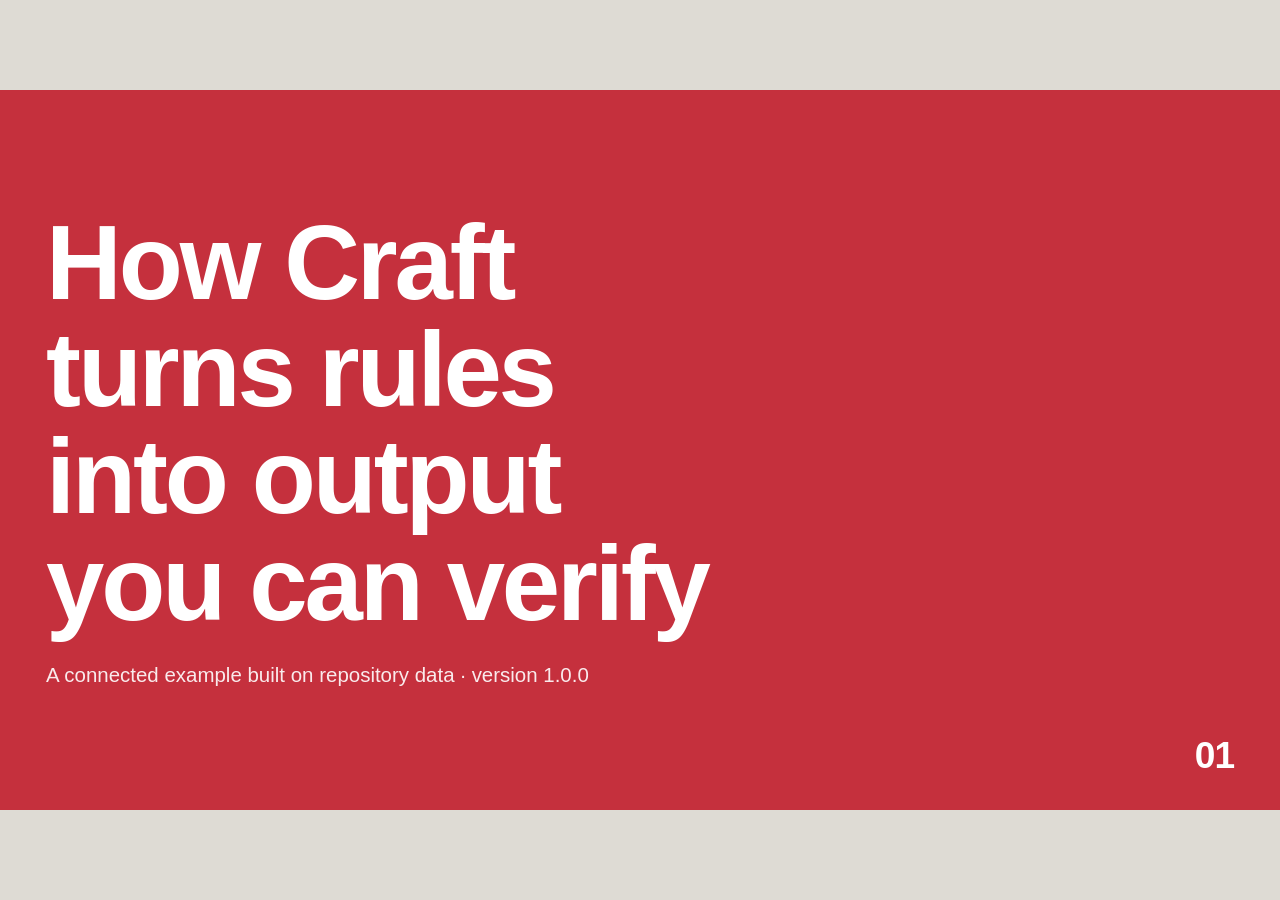
==== commit f5dc8fe9: "Reveal items one by one, keep content on one line, add the pair layout Lessons from building a real " ====
--- a/catalog/slides/case-study.html
+++ b/catalog/slides/case-study.html
@@ -35,7 +35,7 @@
       <div class="scoreboard">
         <div><div><div class="v type-metric" data-count>35</div><div class="k">interface components</div></div></div>
         <div><div><div class="v type-metric" data-count>19</div><div class="k">interface fragments</div></div></div>
-        <div><div><div class="v type-metric" data-count>16</div><div class="k">canonical slide fragments</div></div></div>
+        <div><div><div class="v type-metric" data-count>17</div><div class="k">canonical slide fragments</div></div></div>
       </div>
       <p class="type-note">Source: <code>scripts/craft.json</code> · version 1.0.0</p>
     </div>
@@ -91,7 +91,7 @@
 
   <section class="slide s-statement surface-accent" data-slide-layout="statement" data-key="decision">
     <div class="pad">
-      <h2 class="type-hero">69 catalog pages test the range. This deck tests <u>a connected story</u></h2>
+      <h2 class="type-hero">72 catalog pages test the range. This deck tests <u>a connected story</u></h2>
       <p class="type-note">Source: the expanded pages of <code>catalog/slides/index.html</code>, recorded in <code>scripts/craft.json</code>.</p>
     </div>
     <p class="slide-number"></p>
--- a/assets/shared/tokens.css
+++ b/assets/shared/tokens.css
@@ -0,0 +1,250 @@
+/* Craft core. Shared identity tokens for every format. */
+@font-face {
+  font-family: "Geologica";
+  font-style: normal;
+  font-weight: 300 700;
+  font-display: swap;
+  src: url("fonts/geologica-cyrillic.woff2") format("woff2");
+  unicode-range: U+0301, U+0400-045F, U+0490-0491, U+04B0-04B1, U+2116;
+}
+@font-face {
+  font-family: "Geologica";
+  font-style: normal;
+  font-weight: 300 700;
+  font-display: swap;
+  src: url("fonts/geologica-latin.woff2") format("woff2");
+  unicode-range: U+0000-00FF, U+0131, U+0152-0153, U+02BB-02BC, U+02C6, U+02DA, U+02DC, U+0304, U+0308, U+0329, U+2000-206F, U+20AC, U+2122, U+2191, U+2193, U+2212, U+2215, U+FEFF, U+FFFD;
+}
+@font-face {
+  font-family: "Onest";
+  font-style: normal;
+  font-weight: 400 600;
+  font-display: swap;
+  src: url("fonts/onest-cyrillic.woff2") format("woff2");
+  unicode-range: U+0301, U+0400-045F, U+0490-0491, U+04B0-04B1, U+2116;
+}
+@font-face {
+  font-family: "Onest";
+  font-style: normal;
+  font-weight: 400 600;
+  font-display: swap;
+  src: url("fonts/onest-latin.woff2") format("woff2");
+  unicode-range: U+0000-00FF, U+0131, U+0152-0153, U+02BB-02BC, U+02C6, U+02DA, U+02DC, U+0304, U+0308, U+0329, U+2000-206F, U+20AC, U+2122, U+2191, U+2193, U+2212, U+2215, U+FEFF, U+FFFD;
+}
+
+:root {
+  color-scheme: dark;
+
+  /* Surfaces. The page sits on --craft-bg, and components sit on it too.
+     An accent needs a fill, a shape does not. --craft-surface marks a
+     group of related content and paints hover, --craft-surface-muted is its
+     quiet version, --craft-sunken is the fill under a code listing on a slide. */
+  --craft-bg: #111;
+  --craft-surface: #1a1a1a;
+  --craft-surface-muted: #161616;
+  --craft-sunken: #0d0d0d;
+  /* Experiment. Nested block. A translucent paint instead of a fixed gray.
+     The browser handles nesting. A block inside a block lays the paint a
+     second time and moves one more step away from the background. One token
+     covers both themes, and its color sets the direction. White lightens
+     the dark theme, dark darkens the light one. */
+  --craft-raise: rgb(238 238 238 / .07);
+  /* Scale rail. The remainder of a progress bar, a bar or a slider is a fill,
+     not a line. In the line color it read as a stray border under the value. */
+  --craft-track: rgb(238 238 238 / .12);
+
+  /* Lines. --craft-line is the regular divider and border. Use
+     --craft-line-strong where the line itself carries data, such as an axis,
+     a cursor or a scale. */
+  --craft-line: rgb(238 238 238 / .14);
+  --craft-line-strong: #eee;
+
+  /* Text. --craft-text is for headings and values, --craft-text-body for
+     paragraphs meant for reading, --craft-muted for labels, units and
+     service notes. The quiet roles use white with transparency, not a fixed
+     gray. On an accent background they let it show through and stay part of it.
+     A solid gray there would look like a dirty patch on top of the red. */
+  --craft-text: #eee;
+  --craft-text-body: rgb(238 238 238 / .82);
+  --craft-muted: rgb(238 238 238 / .66);
+
+  /* Red has four different roles, and they are not interchangeable.
+     --craft-accent is accent TEXT, such as a link, a priority number or a
+     threshold label. It is muted on purpose, because people read it.
+     --craft-accent-mark is a saturated MARK, such as a status dot, a bar, a
+     chart line or a focus ring. It is brighter than the text, because nobody
+     reads it.
+     --craft-accent-fill is the FILL under white text, such as a button, a
+     callout or a total row. It is darker than the text, or white loses
+     contrast. White on the mark gives 3.5, on the fill 5.4, and the
+     threshold is 4.5.
+     --craft-accent-tint is a faint signal BACKGROUND with no white text.
+     It keeps the regular text color and does not replace a state label.
+     --craft-accent-base is the original identity red, for large type on a
+     light background. --craft-accent-fill-hover is hover on the fill. */
+  --craft-accent: #ff6672;
+  --craft-accent-mark: #ff3f4d;
+  --craft-accent-fill: #c5303d;
+  --craft-accent-fill-hover: #a92633;
+  --craft-accent-tint: rgb(255 63 77 / .14);
+  --craft-accent-base: #e63946;
+
+  /* On top of the accent fill. White text, its quiet version, a line that
+     divides content inside the red area, and a disabled control. There is
+     no gray here and there can't be. On top of the accent only transparent
+     white or black works. Otherwise a quiet role drops out of the color and
+     reads as dirt. */
+  --craft-on-accent: #fff;
+  --craft-on-accent-muted: rgb(255 255 255 / .9);
+  --craft-on-accent-line: rgb(255 255 255 / .28);
+  --craft-on-accent-disabled: rgb(255 255 255 / .45);
+
+  /* Quiet chip. A transparent fill slightly lighter than any background.
+     Inline code needs it so a token name does not get lost in the line.
+     It is transparent for the same reason as quiet text. The chip shows up
+     the same way on the page background, on a surface and on the accent
+     tone, and never turns into a gray patch. */
+  --craft-fill-quiet: rgb(238 238 238 / .07);
+
+  /* Text selection tints the line instead of painting over it. The original
+     letter color shows through the fill, so size and weight do not "jump".
+     On the accent fill there is nothing to tint red, the text there is white. */
+  --craft-selection: rgb(230 57 70 / .32);
+  --craft-selection-on-accent: rgb(255 255 255 / .3);
+
+  /* Utility. --craft-overlay-line outlines a color swatch on any background,
+     --craft-disabled is a disabled control, --craft-scrim darkens the page
+     under a modal dialog. */
+  --craft-overlay-line: rgb(255 255 255 / .16);
+  --craft-disabled: rgb(238 238 238 / .38);
+  --craft-scrim: rgb(0 0 0 / .64);
+
+  /* Code, and only code. Syntax highlighting lives apart from the interface
+     palette so bright status colors stay out of listings. The roles are the
+     same on a slide and on a page. The accent paints the element name, gold
+     paints attributes and strings, blue paints numbers, and everything else
+     uses the base listing color. */
+  --craft-code-text: #d4d0cc;
+  --craft-code-gold: #c9a96e;
+  --craft-code-blue: #7a9ab5;
+  /* The three dots of a code window title bar, as on a desktop terminal,
+     and the shadow that lifts the window off the slide. */
+  --craft-window-close: #ff5f57;
+  --craft-window-minimize: #febc2e;
+  --craft-window-zoom: #28c840;
+  --craft-window-shadow: rgb(0 0 0 / .45);
+
+  /* Statuses. Three states and no more: ok, warning, error.
+     Error is the same red as any mark, with no separate shade.
+     A word always goes with the color. The color speeds up reading, it does
+     not replace the label. The value paints the mark and the label inside
+     it, the status chip border together with its text. That is why the light
+     theme uses darker tones, since a small label must pass contrast. Regular
+     page text does not use these values. The quiet error background uses a
+     separate --craft-error-tint. */
+  --craft-ok: #23cc70;
+  --craft-warn: #ffae1a;
+  --craft-error: var(--craft-accent-mark);
+  --craft-error-tint: var(--craft-accent-tint);
+
+  /* Data series. Assign them in order: the priority series is red, then
+     neutral, blue, amber, green. Five series is the whole set. If there are
+     more, merge them or show them one at a time. */
+  --craft-data-red: var(--craft-accent-mark);
+  --craft-data-neutral: var(--craft-text);
+  --craft-data-blue: #4ea6ff;
+  --craft-data-amber: var(--craft-warn);
+  --craft-data-green: var(--craft-ok);
+
+  /* Print. Same roles, values flipped for light paper. Screen brightness does
+     not read on white, so marks and series turn dark. The format applies
+     these values itself, do not apply them by hand. */
+  --craft-print-bg: #f8f8f8;
+  --craft-print-surface: #eaeaea;
+  --craft-print-line: rgb(17 17 17 / .2);
+  --craft-print-text: #111;
+  --craft-print-text-body: rgb(17 17 17 / .82);
+  --craft-print-muted: rgb(17 17 17 / .7);
+  --craft-print-accent: #a92633;
+  --craft-print-accent-tint: rgb(169 38 51 / .09);
+  --craft-print-data-red: #a92633;
+  --craft-print-data-neutral: #111;
+  --craft-print-data-blue: #1f5c99;
+  --craft-print-data-amber: #8a5a00;
+  --craft-print-data-green: #1f7a45;
+  --craft-print-code-text: #2d2a27;
+  --craft-print-code-gold: #73521f;
+  --craft-print-code-blue: #365f7d;
+
+  /* Craft light theme. Warm paper neutrals cut glare and keep contrast for
+     text, tables and charts. */
+  --craft-light-bg: #f7f6f3;
+  --craft-light-surface: #eae8e3;
+  --craft-light-surface-muted: #f1efea;
+  --craft-light-sunken: #dedbd4;
+  --craft-light-raise: rgb(32 32 30 / .06);
+  --craft-light-track: rgb(32 32 30 / .11);
+  --craft-light-line: rgb(32 32 30 / .22);
+  --craft-light-line-strong: #3b3a37;
+  --craft-light-text: #20201e;
+  --craft-light-text-body: rgb(32 32 30 / .82);
+  --craft-light-muted: rgb(32 32 30 / .72);
+  --craft-light-accent: #b21c2a;
+  --craft-light-accent-mark: #e12b3a;
+  --craft-light-accent-fill: #c5303d;
+  --craft-light-accent-fill-hover: #a81f2c;
+  --craft-light-accent-tint: rgb(225 43 58 / .1);
+  --craft-light-fill-quiet: rgb(32 32 30 / .07);
+  --craft-light-selection: rgb(225 43 58 / .22);
+  --craft-light-overlay-line: rgb(32 32 30 / .16);
+  --craft-light-disabled: rgb(32 32 30 / .5);
+  --craft-light-scrim: rgb(32 32 30 / .48);
+  --craft-light-ok: var(--craft-light-data-green);
+  --craft-light-warn: var(--craft-light-data-amber);
+  --craft-light-data-blue: #0b62ad;
+  --craft-light-data-amber: #8c5000;
+  --craft-light-data-green: #126e3a;
+
+  /* Fonts. Geologica for short headings and key numbers, Onest for text and
+     controls, monospace only for real code. */
+  --craft-font-display: "Geologica", "Liberation Sans", system-ui, sans-serif;
+  --craft-font-text: "Onest", "Liberation Sans", system-ui, sans-serif;
+  --craft-font-mono: "JetBrains Mono", "JetBrainsMono NF", ui-monospace, monospace;
+}
+
+:root[data-theme="light"] {
+  color-scheme: light;
+  --craft-bg: var(--craft-light-bg);
+  --craft-surface: var(--craft-light-surface);
+  --craft-surface-muted: var(--craft-light-surface-muted);
+  --craft-sunken: var(--craft-light-sunken);
+  --craft-raise: var(--craft-light-raise);
+  --craft-track: var(--craft-light-track);
+  --craft-line: var(--craft-light-line);
+  --craft-line-strong: var(--craft-light-line-strong);
+  --craft-text: var(--craft-light-text);
+  --craft-text-body: var(--craft-light-text-body);
+  --craft-muted: var(--craft-light-muted);
+  --craft-accent: var(--craft-light-accent);
+  --craft-accent-mark: var(--craft-light-accent-mark);
+  --craft-accent-fill: var(--craft-light-accent-fill);
+  --craft-accent-fill-hover: var(--craft-light-accent-fill-hover);
+  --craft-accent-tint: var(--craft-light-accent-tint);
+  --craft-fill-quiet: var(--craft-light-fill-quiet);
+  --craft-selection: var(--craft-light-selection);
+  --craft-overlay-line: var(--craft-light-overlay-line);
+  --craft-disabled: var(--craft-light-disabled);
+  --craft-scrim: var(--craft-light-scrim);
+  --craft-code-text: #383532;
+  --craft-code-gold: #73521f;
+  --craft-code-blue: #365f7d;
+  --craft-data-red: var(--craft-light-accent-mark);
+  --craft-data-neutral: var(--craft-light-text);
+  --craft-ok: var(--craft-light-ok);
+  --craft-warn: var(--craft-light-warn);
+  --craft-data-blue: var(--craft-light-data-blue);
+  --craft-data-amber: var(--craft-light-data-amber);
+  --craft-data-green: var(--craft-light-data-green);
+  --craft-error: var(--craft-light-accent);
+  --craft-error-tint: var(--craft-light-accent-tint);
+}
--- a/assets/slides/base.css
+++ b/assets/slides/base.css
@@ -0,0 +1,545 @@
+/* ============================================================
+   base.css: deck mechanics. Stage, navigation, overview, print.
+   No visual styling here. The variant theme owns all of it.
+   Sizes inside a slide use cqw/cqh, so the slide scales by itself,
+   both fullscreen and as an overview tile.
+   ============================================================ */
+
+*, *::before, *::after { box-sizing: border-box; }
+.svg-defs { position: absolute; width: 0; height: 0; overflow: hidden; }
+
+html, body {
+  height: 100%;
+  margin: 0;
+  -webkit-font-smoothing: antialiased;
+  text-rendering: optimizeLegibility;
+}
+
+body {
+  background: var(--surface-sunken);
+  color: var(--text);
+  overflow: hidden;
+}
+
+/* var() inside ::selection resolves on the element that owns the
+   selection, so an accent fill only needs to override --selection
+   on itself. See the theme. */
+::selection { background: var(--selection); }
+
+/* ---------- stage ---------- */
+
+.deck {
+  height: 100dvh;
+  padding: var(--stage-pad, 0);
+}
+
+.slides {
+  width: 100%;
+  height: 100%;
+  display: grid;
+  place-items: center;
+}
+
+.slide {
+  position: relative;
+  /* Everything inside a slide, including marks with a high z-index, stays
+     in the slide's own layer. The control panel always draws on top. */
+  isolation: isolate;
+  width: min(100%, calc((100dvh - var(--stage-pad, 0px) * 2) * 16 / 9));
+  aspect-ratio: 16 / 9;
+  overflow: hidden;
+  display: none;
+  background: var(--bg);
+  color: var(--text);
+}
+
+.slide[data-active] { display: block; }
+
+/* In the show, a move to another slide fades the new content in over the
+   slide's own paper; the previous slide is gone at once, so two slides are
+   never on screen together and the paper never blinks. deck.js marks such
+   a move with data-change. A reveal step, the first frame, a return from
+   the overview, motion off and print cut. */
+@keyframes slide-in { from { opacity: 0; } }
+@media screen {
+  .deck[data-change="slide"]:not([data-mode="grid"], [data-mode="strip"]) .slide[data-active] > .slide-canvas {
+    animation: slide-in var(--slide-fade, 400ms) ease both;
+  }
+}
+
+/* Print needs a separate container. The screen stage stays 16:9, while
+   on paper the canvas gets the real sheet proportions and recomputes
+   every cqw/cqh like a regular web page. */
+.slide-canvas {
+  position: relative;
+  width: 100%;
+  height: 100%;
+  container-type: size;
+  overflow: hidden;
+}
+
+/* inner slide grid: equal margins, the content is a grid */
+.pad {
+  position: absolute;
+  inset: 0;
+  padding: var(--pad-y) var(--pad-x);
+  display: flex;
+  flex-direction: column;
+}
+
+/* ---------- grid (G) and strip (L) overview ----------
+   A tile lays out the slide again at its own size instead of shrinking
+   a picture, so text stays sharp. Sizes inside a slide use cqw/cqh and
+   scale by themselves. Only the rules need extra care, see --rule
+   in the theme. */
+
+.deck[data-mode="grid"] {
+  display: block;
+  height: 100dvh;
+  overflow-y: auto;
+  padding: 2.5vw;
+}
+
+.deck[data-mode="grid"] .slides {
+  height: auto;
+  place-items: stretch;
+  display: grid;
+  grid-template-columns: repeat(auto-fill, minmax(260px, 1fr));
+  gap: 1.6vw;
+}
+
+.deck[data-mode="strip"] {
+  --strip-slide-width: round(down, min(
+    calc((100dvh - 7.5vw) * 8 / 9),
+    calc((100dvw - 7.5vw) / 2)
+  ), 16px);
+  --strip-gap: round(down, 2.5vw, 1px);
+  display: block;
+  height: 100dvh;
+  overflow: auto;
+  padding: 2.5vw;
+}
+
+.deck[data-mode="strip"] .slides {
+  display: flex;
+  align-items: center;
+  /* A whole-pixel gap is half of what a whole-pixel strip step needs, see .slide below. */
+  gap: var(--strip-gap);
+}
+
+.deck[data-mode="strip"][data-strip-direction="vertical"] .slides {
+  height: auto;
+  flex-direction: column;
+}
+
+/* Empty space at the edges lets even the first and last slide sit in
+   the center. The size subtracts gap, because flex adds it between the
+   spacer and the outer tile. */
+.deck[data-mode="strip"][data-strip-direction="vertical"] .slides::before,
+.deck[data-mode="strip"][data-strip-direction="vertical"] .slides::after {
+  content: "";
+  flex: 0 0 max(0px, calc(50dvh - 2.5vw - var(--strip-slide-width) * 9 / 32 - var(--strip-gap)));
+}
+
+.deck[data-mode="strip"] .slide {
+  /* The width is a multiple of 16, so at 16:9 the height is a whole
+     number of pixels. Together with the whole-pixel gap this gives a
+     whole-pixel scroll step. Otherwise the tile lands on a fraction of
+     a pixel on every slide, text gets resampled, and arrow navigation
+     flickers. */
+  width: var(--strip-slide-width);
+}
+
+.deck[data-mode="strip"][data-strip-direction="horizontal"] {
+  overflow-y: hidden;
+}
+
+.deck[data-mode="strip"][data-strip-direction="horizontal"] .slides {
+  width: max-content;
+  height: 100%;
+  flex-direction: row;
+}
+
+.deck[data-mode="strip"][data-strip-direction="horizontal"] .slides::before,
+.deck[data-mode="strip"][data-strip-direction="horizontal"] .slides::after {
+  content: "";
+  flex: 0 0 max(0px, calc(50dvw - 2.5vw - var(--strip-slide-width) / 2 - var(--strip-gap)));
+}
+
+.deck[data-mode="strip"][data-strip-direction="horizontal"] .slide {
+  flex: 0 0 auto;
+}
+
+/* The tile outline belongs to the overview, not to the slide, so it uses
+   shared Craft tokens. An accent slide overrides --line and --accent-mark
+   to white, and an outline built on them would turn white too. */
+.deck[data-mode="grid"] .slide,
+.deck[data-mode="strip"] .slide {
+  display: block;
+  cursor: pointer;
+  outline: 1px solid var(--craft-line, oklch(20% .02 60 / .18));
+  outline-offset: 3px;
+}
+.deck[data-mode="grid"] .slide { width: 100%; }
+/* Hover is off during keyboard navigation. The overview scrolls under a
+   still cursor, and hover would otherwise flash on the tiles that pass
+   under it. It looks as if the selection jumps to another slide before
+   it settles on the right one. */
+.deck:not([data-input="keyboard"])[data-mode="grid"] .slide:hover,
+.deck:not([data-input="keyboard"])[data-mode="strip"] .slide:hover {
+  outline: 2px solid var(--craft-accent-mark, currentColor);
+  outline-offset: 3px;
+}
+.deck[data-mode="grid"] .slide[data-active],
+.deck[data-mode="strip"] .slide[data-active] {
+  outline: 3px solid var(--craft-accent-mark, currentColor);
+  outline-offset: 4px;
+}
+/* Hover always adds weight and never removes it. Otherwise on the current
+   slide, which already has the heaviest outline, hover would read as a
+   weaker outline or not read at all. */
+.deck:not([data-input="keyboard"])[data-mode="grid"] .slide[data-active]:hover,
+.deck:not([data-input="keyboard"])[data-mode="strip"] .slide[data-active]:hover {
+  outline-width: 5px;
+  outline-offset: 4px;
+}
+
+/* ---------- controls help panel ---------- */
+
+.help-panel {
+  --control-size: 2.5rem;
+  --control-icon-size: 1rem;
+  position: fixed;
+  left: .75rem;
+  right: .75rem;
+  bottom: .75rem;
+  z-index: 20;
+  display: grid;
+  grid-template-columns: 1fr auto 1fr;
+  align-items: center;
+  gap: .5rem;
+  color: var(--text);
+  font: 500 .8rem/1.2 var(--font-text);
+}
+.help-actions { display: flex; justify-self: start; gap: .2rem; }
+.help-strip[data-direction="horizontal"] svg { transform: rotate(90deg); }
+.help-theme .theme-icon-moon { display: none; }
+.help-motion .motion-icon-play { display: none; }
+:root[data-motion-state="off"] .help-motion .motion-icon-pause { display: none; }
+:root[data-motion-state="off"] .help-motion .motion-icon-play { display: block; }
+:root[data-theme="light"] .help-theme .theme-icon-sun { display: none; }
+:root[data-theme="light"] .help-theme .theme-icon-moon { display: block; }
+.help-nav {
+  display: grid;
+  grid-template-columns: var(--control-size) auto var(--control-size);
+  align-items: center;
+  justify-self: center;
+  gap: .2rem;
+}
+.help-panel button {
+  position: relative;
+  width: var(--control-size); height: var(--control-size);
+  padding: 0;
+  display: grid; place-items: center;
+  border: 1px solid var(--line);
+  background: var(--bg);
+  color: var(--text);
+  cursor: pointer;
+}
+.help-panel button svg {
+  width: var(--control-icon-size); height: var(--control-icon-size);
+  display: block;
+  fill: none;
+  stroke: currentColor;
+  stroke-width: 1.9;
+  stroke-linecap: round;
+  stroke-linejoin: round;
+}
+.help-nav button svg { stroke-width: 2.25; }
+.help-panel button:hover:not(:disabled),
+.help-panel button:focus-visible {
+  border-color: var(--accent-mark);
+  color: var(--accent);
+  outline: none;
+}
+.help-panel button:disabled {
+  color: var(--muted, currentColor);
+  opacity: .28;
+  cursor: default;
+}
+.help-page {
+  width: 5.5rem; height: var(--control-size);
+  display: flex; align-items: center; justify-content: center; gap: .3rem;
+  padding: 0 .45rem;
+  color: var(--text);
+  background: var(--bg);
+  border: 1px solid var(--line);
+  font: 700 .9rem/1 var(--font-display);
+  font-variant-numeric: tabular-nums;
+  cursor: text;
+}
+.help-page:focus-within { border-color: var(--accent-mark); }
+.help-page-input {
+  width: 2ch;
+  min-width: 0;
+  padding: 0;
+  border: 0;
+  outline: 0;
+  color: inherit;
+  background: transparent;
+  font: inherit;
+  text-align: right;
+  font-variant-numeric: inherit;
+}
+.help-page-total { color: var(--muted); }
+.help-close { justify-self: end; }
+/* One panel row takes about 29rem. Below that width the panel splits
+   into two columns at the edges. Overview and fullscreen stack on the
+   left. Motion and theme sit on the right above the close button, which
+   takes the place of the panel's open button.
+   Navigation stays at the bottom center. Touch target size does not change. */
+@media (max-width: 32rem) {
+  .help-panel {
+    grid-template-columns: auto 1fr auto;
+    grid-template-rows: auto auto auto;
+    align-items: end;
+    column-gap: .5rem;
+    row-gap: .2rem;
+  }
+  .help-actions { display: contents; }
+  .help-actions [data-deck-action="grid"] { grid-area: 2 / 1; }
+  .help-actions [data-deck-action="fullscreen"] { grid-area: 3 / 1; }
+  .help-motion { grid-area: 1 / 3; }
+  .help-theme { grid-area: 2 / 3; }
+  .help-close { grid-area: 3 / 3; }
+  .help-nav { grid-area: 3 / 2; }
+  /* On a narrow screen the strip button is hidden, the L key still works. */
+  .help-panel .help-strip { display: none; }
+}
+.shortcut-key {
+  position: absolute;
+  z-index: 2;
+  left: 50%; top: -.45rem;
+  min-width: 1.65rem;
+  padding: .28rem .4rem;
+  transform: translate(-50%, -100%);
+  border: 1px solid var(--line);
+  background: var(--bg);
+  color: var(--accent);
+  font: 700 .75rem/1 var(--font-text);
+  text-align: center;
+  opacity: 0;
+  visibility: hidden;
+  pointer-events: none;
+}
+.help-panel button:hover .shortcut-key,
+.help-panel button:focus-visible .shortcut-key {
+  transform: translate(-50%, -100%);
+  opacity: 1;
+  visibility: visible;
+}
+.help-panel[hidden] { display: none; }
+/* The button sits in the top right corner. The page number is at the bottom
+   right, and on touch screens, where the button is always visible, it covered
+   the number. A slide title takes at most 70% of the width, so this corner is
+   usually empty. */
+.help-reveal-zone {
+  position: fixed;
+  right: 0; top: 0;
+  z-index: 20;
+  width: 7rem; height: 6rem;
+  display: grid; place-items: start end;
+  padding: .75rem .75rem 0 0;
+  pointer-events: none;
+}
+.help-reveal {
+  position: relative;
+  width: 2.5rem; height: 2.5rem;
+  padding: 0;
+  display: grid; place-items: center;
+  border: 1px solid var(--line);
+  background: var(--bg);
+  color: var(--text);
+  cursor: pointer;
+  outline: none;
+  opacity: 0;
+  pointer-events: none;
+}
+.help-reveal svg {
+  width: 1rem; height: 1rem;
+  fill: none;
+  stroke: currentColor;
+  stroke-width: 1.9;
+  stroke-linecap: round;
+  stroke-linejoin: round;
+}
+.help-reveal-zone.is-active .help-reveal,
+.help-reveal:focus-visible {
+  opacity: 1;
+  pointer-events: auto;
+}
+.help-reveal:hover,
+.help-reveal:focus-visible {
+  border-color: var(--accent-mark);
+  color: var(--accent);
+}
+.help-reveal .shortcut-key { top: auto; bottom: -.45rem; transform: translate(-50%, 100%); }
+.help-reveal:hover .shortcut-key,
+.help-reveal:focus-visible .shortcut-key {
+  transform: translate(-50%, 100%);
+  opacity: 1;
+  visibility: visible;
+}
+@media (hover: none), (pointer: coarse) {
+  .help-reveal-zone { pointer-events: auto; }
+  .help-reveal { opacity: 1; pointer-events: auto; }
+  .help-reveal .shortcut-key { display: none; }
+}
+.help-reveal-zone:has(.help-reveal[hidden]) { display: none; }
+
+/* ---------- step reveal ----------
+   deck.js expands each state into a separate page.
+   Visibility changes between pages.
+
+   Motion is the theme's job, and only for what was revealed just now.
+   On a forward transition deck.js marks that spot with data-reveal.
+   So a theme rule looks like `[data-reveal] .something { animation }`
+   and stays still on the first frame, on going back and in print. */
+
+.frag { opacity: 0; }
+.frag[data-shown] { opacity: 1; }
+
+/* ---------- print to PDF ---------- */
+
+/* Exact 16:9 format. The pair 297 × 167 mm is a bit short of the needed
+   height. A slide with aspect-ratio took 167.0625 mm, and the Chromium
+   print dialog moved the rest onto a separate blank page. */
+@page { size: 320mm 180mm; margin: 0; }
+
+/* ---------- motion policy ----------
+   The only place where the deck turns motion off. deck.js decides from
+   the deck mode (show, auto, static) and sets :root[data-motion-state].
+   Components and deck-local CSS do not write their own
+   prefers-reduced-motion. Otherwise the system setting of someone
+   else's laptop would silently turn off a planned animation during the talk.
+
+   The animation is not removed. It jumps to its final frame with zero
+   duration and delay and a single iteration. This way static mode shows
+   the content even when the animation sets the final state (to with
+   forwards), not only the initial one. An infinite loop stops in place. */
+:root[data-motion-state="off"] *,
+:root[data-motion-state="off"] *::before,
+:root[data-motion-state="off"] *::after {
+  scroll-behavior: auto !important;
+  animation-duration: 0s !important;
+  animation-delay: 0s !important;
+  animation-iteration-count: 1 !important;
+  transition-duration: 0s !important;
+  transition-delay: 0s !important;
+}
+
+/* A number with a counter does not wrap and keeps the digit width. */
+[data-count] {
+  white-space: nowrap;
+  font-variant-numeric: tabular-nums;
+}
+
+/* ---------- slide status ----------
+   deck.js adds a badge for data-status="draft" or "skip" on the source
+   slide. The badge prints, so a draft PDF does not look finished. */
+.slide-status {
+  position: absolute;
+  z-index: 5;
+  left: 50%;
+  bottom: 2.2cqh;
+  margin: 0;
+  padding: .5cqh 1.2cqw;
+  transform: translateX(-50%);
+  border: 1px solid var(--accent-mark);
+  background: var(--bg);
+  color: var(--accent);
+  font: 600 1.4cqw/1.2 var(--font-text);
+  pointer-events: none;
+}
+
+@media print {
+  /* Do not let the browser save ink. Background fills, gradient lanes
+     and pseudo-elements are part of the slide composition. */
+  *, *::before, *::after {
+    -webkit-print-color-adjust: exact;
+    print-color-adjust: exact;
+  }
+  html, body {
+    width: 100% !important;
+    height: auto !important;
+    min-height: 0 !important;
+  }
+  body { overflow: visible !important; background: oklch(99% .004 85); }
+  /* Paper and PDF are static formats, so a page shows the final frame.
+     As in static mode, the animation jumps to its end. */
+  *, *::before, *::after {
+    animation-duration: 0s !important;
+    animation-delay: 0s !important;
+    animation-iteration-count: 1 !important;
+    transition-duration: 0s !important;
+    transition-delay: 0s !important;
+  }
+  .help-panel, .help-reveal-zone { display: none; }
+  /* Overview modes have more specific selectors outside media print.
+     Reset them with !important so that printing from the grid or strip
+     still gives a plain sequence of pages. */
+  .deck {
+    display: block !important;
+    width: 100% !important;
+    height: auto !important;
+    padding: 0 !important;
+    overflow: visible !important;
+  }
+  .slides {
+    display: block !important;
+    width: 100% !important;
+    height: auto !important;
+  }
+  .slides::before, .slides::after { display: none !important; }
+  /* Every on-screen reveal step prints as a separate page. CSS removes
+     the motion but keeps the page set and numbering of the web deck. */
+  .slide { display: none !important; }
+  .slide[data-print-page] {
+    display: block !important;
+    /* This is not image scaling. The page takes the chosen sheet, and the
+       nested .slide-canvas lays out again for its width and height. */
+    width: 100% !important;
+    height: auto !important;
+    max-width: none;
+    aspect-ratio: 16 / 9;
+    flex: none !important;
+    break-after: page;
+    break-inside: avoid;
+    page-break-after: always;
+    page-break-inside: avoid;
+    outline: none !important;
+    transform: none !important;
+  }
+  /* Otherwise Firefox adds a blank 25th sheet after the last slide. */
+  .slide[data-print-page]:last-child {
+    break-after: auto;
+    page-break-after: auto;
+  }
+}
+
+/* In Firefox and Zen the physical page and the print viewport have
+   different sizes. The nested canvas isolates container units, so the
+   page itself can take the height of the chosen sheet and the HTML can
+   lay out again without image scaling. */
+@supports (-moz-appearance: none) {
+  @media print {
+    /* Percentages resolve against the printable area after the user's
+       margins and headers. In Firefox 100vh covers the whole sheet and
+       leaves a thin tail on a second page. */
+    html, body, .deck, .slides { height: 100% !important; }
+    .slide[data-print-page] {
+      height: 100% !important;
+      aspect-ratio: auto;
+    }
+  }
+}
--- a/assets/slides/theme.css
+++ b/assets/slides/theme.css
@@ -90,6 +90,11 @@
   --rule: max(1px, round(down, .0625cqw, 1px));
   --rule-strong: max(1px, round(down, .1875cqw, 1px));
 }
+/* Under a slide title the content starts on the same line on every slide.
+   Centred by its own height, it jumps between slides and the eye hunts
+   for it. Layouts that fill the height set their own padding below. */
+.pad:has(> .slide-title) { justify-content: flex-start; padding-top: calc(var(--pad-y) + 10cqh); }
+.pad:has(> .slide-title) > :is(.steps, .scoreboard) { flex: 0 0 auto; align-content: start; }
 
 /* ============================================================
    BUILDING BLOCKS
@@ -236,10 +241,9 @@
   right: var(--pad-x); bottom: var(--pad-y);
   font: 700 2.9cqw/1 var(--font-display); letter-spacing: -.03em;
   opacity: .92;
-}
-.slide-number span {
-  font: 500 .5em/1 var(--font-text); letter-spacing: .04em;
-  opacity: .72; margin-left: .4em;
+  /* A deck theme may bring a face without tabular digits, where 13 and 14
+     differ in width. A fixed box keeps the number from moving between steps. */
+  min-width: 4em; text-align: right;
 }
 
 /* --- typography --- */
@@ -253,7 +257,10 @@
 }
 .type-heading { font: 600 2.1cqw/1.25 var(--font-display); letter-spacing: -.02em; margin: 0; }
 .type-lede { font: 400 2.35cqw/1.46 var(--font-text); margin: 0; max-width: 36ch; }
-.type-note { font: 400 1.6cqw/1.5 var(--font-text); margin: 0; color: var(--muted); }
+/* The note under a list, table or code is the takeaway: it reads in the accent. */
+.type-note { font: 400 1.6cqw/1.5 var(--font-text); margin: 0; color: var(--accent); }
+/* A command or kebab-case name never breaks at its hyphen; deck.js wraps them. */
+.nowrap { white-space: nowrap; }
 .type-metric, .comparison-value {
   font: 700 var(--metric-size, 6.6cqw)/1 var(--font-display);
   letter-spacing: -.04em;
@@ -270,8 +277,6 @@
 .slide:has(.comparison-side.is-after:not(.frag:not([data-shown]))) .slide-number { color: var(--on-accent); }
 .surface-accent .slide-number,
 .slide:has(.comparison-side.is-after:not(.frag:not([data-shown]))) .slide-number { opacity: 1; }
-.surface-accent .slide-number span,
-.slide:has(.comparison-side.is-after:not(.frag:not([data-shown]))) .slide-number span { opacity: 1; color: var(--on-accent-muted); }
 /* Short label inside a block: a timestamp, a comparison side, a chart
    category, a note on a metric. One role, one font size. */
 .timeline-key, .comparison-label, .scoreboard .k,
@@ -412,6 +417,35 @@
 .code:has(.code-line.is-highlighted) .code-line:not(.is-highlighted) {
   opacity: .18;
 }
+
+/* Code window: a title bar with three dots over sunken code, like a
+   terminal screenshot. A long line wraps under itself instead of being
+   cut off. .code-windows stacks windows; --pair puts two side by side. */
+.code-windows { display: grid; gap: 3cqh; }
+.code-windows--pair { grid-template-columns: 1fr 1fr; gap: 2cqw; align-items: start; }
+.code-window {
+  margin: 0; overflow: hidden;
+  border-radius: 1.2cqw;
+  background: var(--surface-sunken);
+  box-shadow: 0 0 0 1px var(--line), 0 2cqh 5cqh var(--craft-window-shadow);
+}
+.code-window-bar {
+  display: flex; align-items: center; gap: .7cqw;
+  padding: 1.4cqh 1.4cqw;
+  background: var(--surface);
+  color: var(--muted);
+  font: 500 1.5cqw/1 var(--font-text);
+}
+.code-window-bar i { width: .9cqw; aspect-ratio: 1; border-radius: 50%; background: var(--craft-window-close); }
+.code-window-bar i:nth-child(2) { background: var(--craft-window-minimize); }
+.code-window-bar i:nth-child(3) { background: var(--craft-window-zoom); }
+.code-window-bar span { margin-left: 1cqw; }
+.code-window .code { padding: 2.6cqh 2cqw; }
+.code-window .code-line { white-space: pre-wrap; overflow-wrap: anywhere; padding-left: 2ch; text-indent: -2ch; }
+/* Prose in a window: a review thread, a chat reply, a commit message. */
+.window-text { padding: 2.2cqh 2cqw; display: grid; gap: 1.2cqh; }
+.window-text p { margin: 0; font: 400 1.5cqw/1.45 var(--font-text); color: var(--text); }
+.window-text code { font: 400 .92em var(--font-mono); color: var(--accent); overflow-wrap: anywhere; }
 
 /* The accent palette separates keywords, values and numbers.
    It has to read from a projector instead of blending into a monochrome listing. */
@@ -1296,13 +1330,16 @@
 
 /* --- 15 Harold: the closing meme ---
    The author's signature closing slide. A generated Harold in the deck's
-   theme fills the left, two meme lines sit on the picture, the byline
-   tops the right column and the contact QR closes it. The lines are text,
-   not part of the picture, so they stay editable and translatable. */
+   theme and, beside it, the byline over the contact QR, the pair centered
+   like a poster. The picture keeps a 4:3 frame no taller than two thirds
+   of the slide: larger, a generated image turns soft on a projector. The
+   meme lines are text, not part of the picture, so they stay editable. */
+.s-harold .pad { flex-direction: row; align-items: center; justify-content: center; gap: 6cqw; }
 .harold-plate {
-  position: absolute;
-  left: var(--pad-x); top: var(--pad-y); bottom: var(--pad-y);
-  width: 62cqw;
+  position: relative;
+  flex: none;
+  height: 66cqh;
+  aspect-ratio: 4 / 3;
   margin: 0;
   overflow: hidden;
   border: var(--rule) solid var(--line);
@@ -1310,26 +1347,18 @@
 .harold-plate img { display: block; width: 100%; height: 100%; object-fit: cover; }
 .harold-line {
   position: absolute;
-  inset-inline: 2cqw;
+  inset-inline: 1.5cqw;
   text-align: center;
-  font: 800 4.6cqw/1 var(--font-display);
+  font: 800 3.4cqw/1 var(--font-display);
   color: var(--craft-on-accent);
-  -webkit-text-stroke: .45cqw var(--craft-scrim);
+  -webkit-text-stroke: .35cqw var(--craft-scrim);
   paint-order: stroke fill;
   text-wrap: balance;
 }
-.harold-line--top { top: 3cqh; }
-.harold-line--bottom { bottom: 3cqh; }
-.s-harold .byline {
-  left: auto; right: var(--pad-x); bottom: auto; top: var(--pad-y);
-  max-width: 24cqw; text-align: right; text-wrap: balance;
-}
-.s-harold .qr-link {
-  position: absolute;
-  right: var(--pad-x);
-  bottom: var(--pad-y);
-  justify-items: end;
-}
+.harold-line--top { top: 2.5cqh; }
+.harold-line--bottom { bottom: 2.5cqh; }
+.harold-side { display: grid; justify-items: start; gap: 5cqh; }
+.s-harold .byline { position: static; max-width: 22cqw; text-wrap: balance; }
 .s-harold .where { font-size: 1.5cqw; }
 .s-harold .slide-number { display: none; }
 
@@ -1483,57 +1512,16 @@
 /* ============================================================
    Showreel layer
 
-   A chapter change sweeps an accent curtain across the screen, and the
-   diagonal lanes on the cover and dividers drift while the slide is open.
-   Nothing fades or wipes in: content is either drawn, like a line, or
-   simply there.
+   The diagonal lanes on the cover and dividers drift while the slide is
+   open. Nothing fades, wipes or slides in: content is either drawn, like
+   a line, or simply there.
    ============================================================ */
 
-/* Large headings and quotes rise line by line, each line from under its
-   own mask; a statement's note and a quote's author follow as the next lines. The mask leaves room
-   for descenders and the statement underline. */
-.word {
-  --line: 0;
-  display: inline-block;
-  overflow: clip;
-  overflow-clip-margin: content-box .12em;
-  vertical-align: top;
-}
-.word > span { display: inline-block; }
-@keyframes line-up { from { translate: 0 125%; } }
-.slide[data-reveal]:not(.s-section) .word > span {
-  animation: line-up 800ms cubic-bezier(.16, 1, .3, 1) calc(var(--line) * 140ms) both;
-}
-
-/* Chapter change, in and out: the slide we left stays on screen, an
-   accent curtain slides over it, and when the curtain moves on the next
-   slide is already behind it. This plays on entering a divider and on
-   leaving one. The entering slide stays hidden for the first half; only
-   its curtain is visible. */
-@keyframes curtain { 0% { translate: -100% 0; } 45%, 55% { translate: 0 0; } 100% { translate: 100% 0; } }
-@keyframes behind-curtain { from { visibility: hidden; } }
-@media screen {
-  .deck:not([data-mode="grid"], [data-mode="strip"]) .slides:is(:has(> .s-section[data-active][data-reveal]), :has(> .s-section[data-leaving])) > .slide:is([data-leaving], [data-active][data-reveal]) {
-    display: block;
-    grid-area: 1 / 1;
-  }
-  .deck:not([data-mode="grid"], [data-mode="strip"]) .slides:is(:has(> .s-section[data-active][data-reveal]), :has(> .s-section[data-leaving])) > .slide[data-active][data-reveal] {
-    z-index: 1;
-    animation: behind-curtain 500ms steps(1, end) both;
-  }
-  .deck:not([data-mode="grid"], [data-mode="strip"]) .slides:is(:has(> .s-section[data-active][data-reveal]), :has(> .s-section[data-leaving])) > .slide[data-active][data-reveal] > .slide-canvas::after {
-    content: "";
-    position: absolute; inset: 0; z-index: 5;
-    visibility: visible;
-    background: var(--accent-fill);
-    animation: curtain 1000ms cubic-bezier(.76, 0, .24, 1) both;
-    pointer-events: none;
-  }
-}
+/* No text motion and no slide transitions in this fork: a reveal step
+   simply shows its part, a slide simply replaces the previous one. */
 
 @keyframes lanes-drift { to { transform: translateX(-100px); } }
-/* The leaving divider keeps drifting under the curtain instead of jumping back. */
-.slide:is([data-active], [data-leaving]) .lanes path { animation: lanes-drift 16s linear infinite; }
+.slide[data-active] .lanes path { animation: lanes-drift 16s linear infinite; }
 
 /* ============================================================
    Compositions that kept coming up in talks
@@ -1563,10 +1551,6 @@
   font: 600 2.4cqw/1.15 var(--font-display); letter-spacing: -.025em;
 }
 .bento-tile.is-accent { background: var(--accent-fill); border-color: var(--accent-fill); color: var(--on-accent); }
-@keyframes bento-tile-in { from { opacity: 0; transform: translateY(1.2cqh) scale(.98); } }
-[data-reveal] .bento-tile {
-  animation: bento-tile-in 280ms cubic-bezier(.16, 1, .3, 1) calc(var(--order, 0) * 45ms) both;
-}
 
 /* --- iterations of one interface: the current one large, earlier ones beside it ---
    Labels sit above the frames. Frames follow the image proportions. */
@@ -1641,6 +1625,10 @@
 }
 [data-reveal] .code-run .code-line.is-output { animation: run-appear 1ms linear var(--run-delay, 0ms) both; }
 
+/* A note on the numbers is said once they stop: data-frag="after-count"
+   joins the counters' press and waits for the longest one (deck.js). */
+.frag[data-frag="after-count"][data-reveal] { animation: land var(--count-wait, 0ms) steps(1, end) both; }
+
 /* Digits use tabular width wherever they are compared. */
 .slide-number, .type-metric, .comparison-value, .bullets > li::before,
 .steps .n, .timeline-key, .chart-row > strong, .data-table .num,
